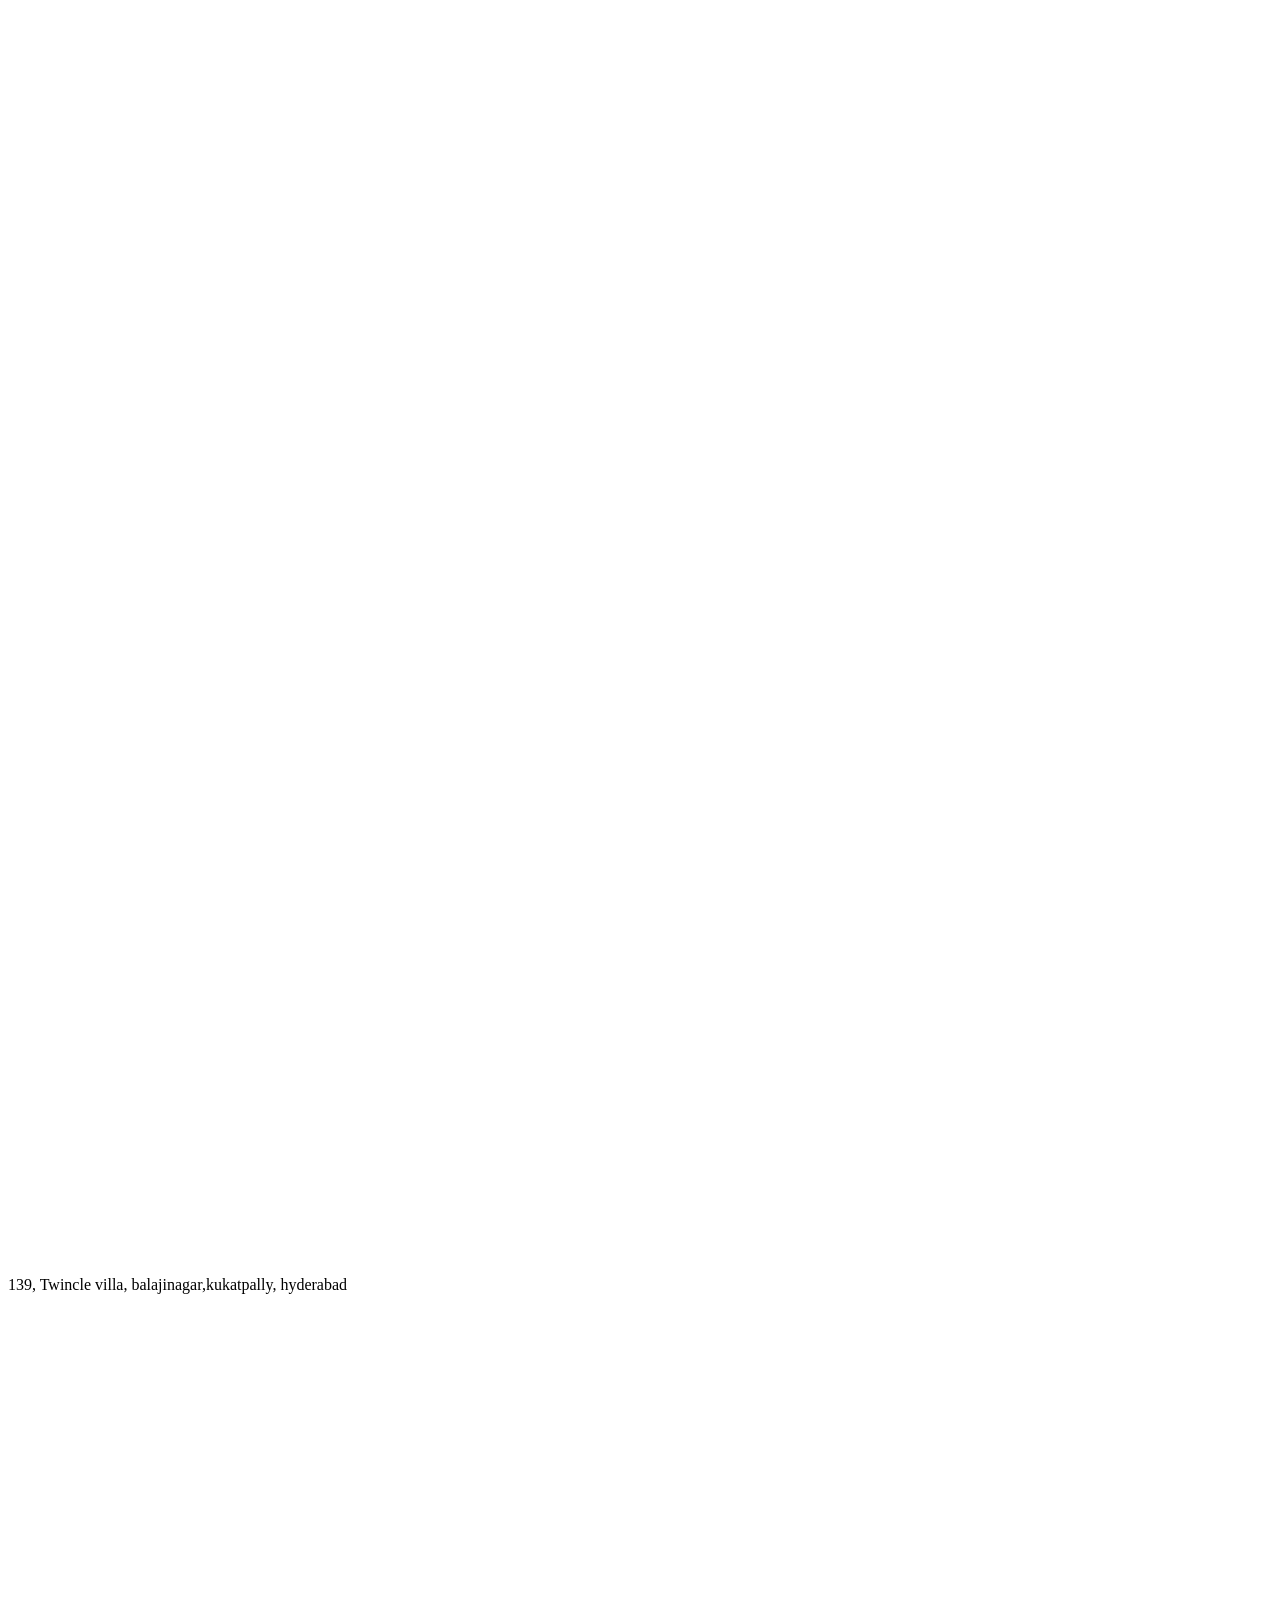
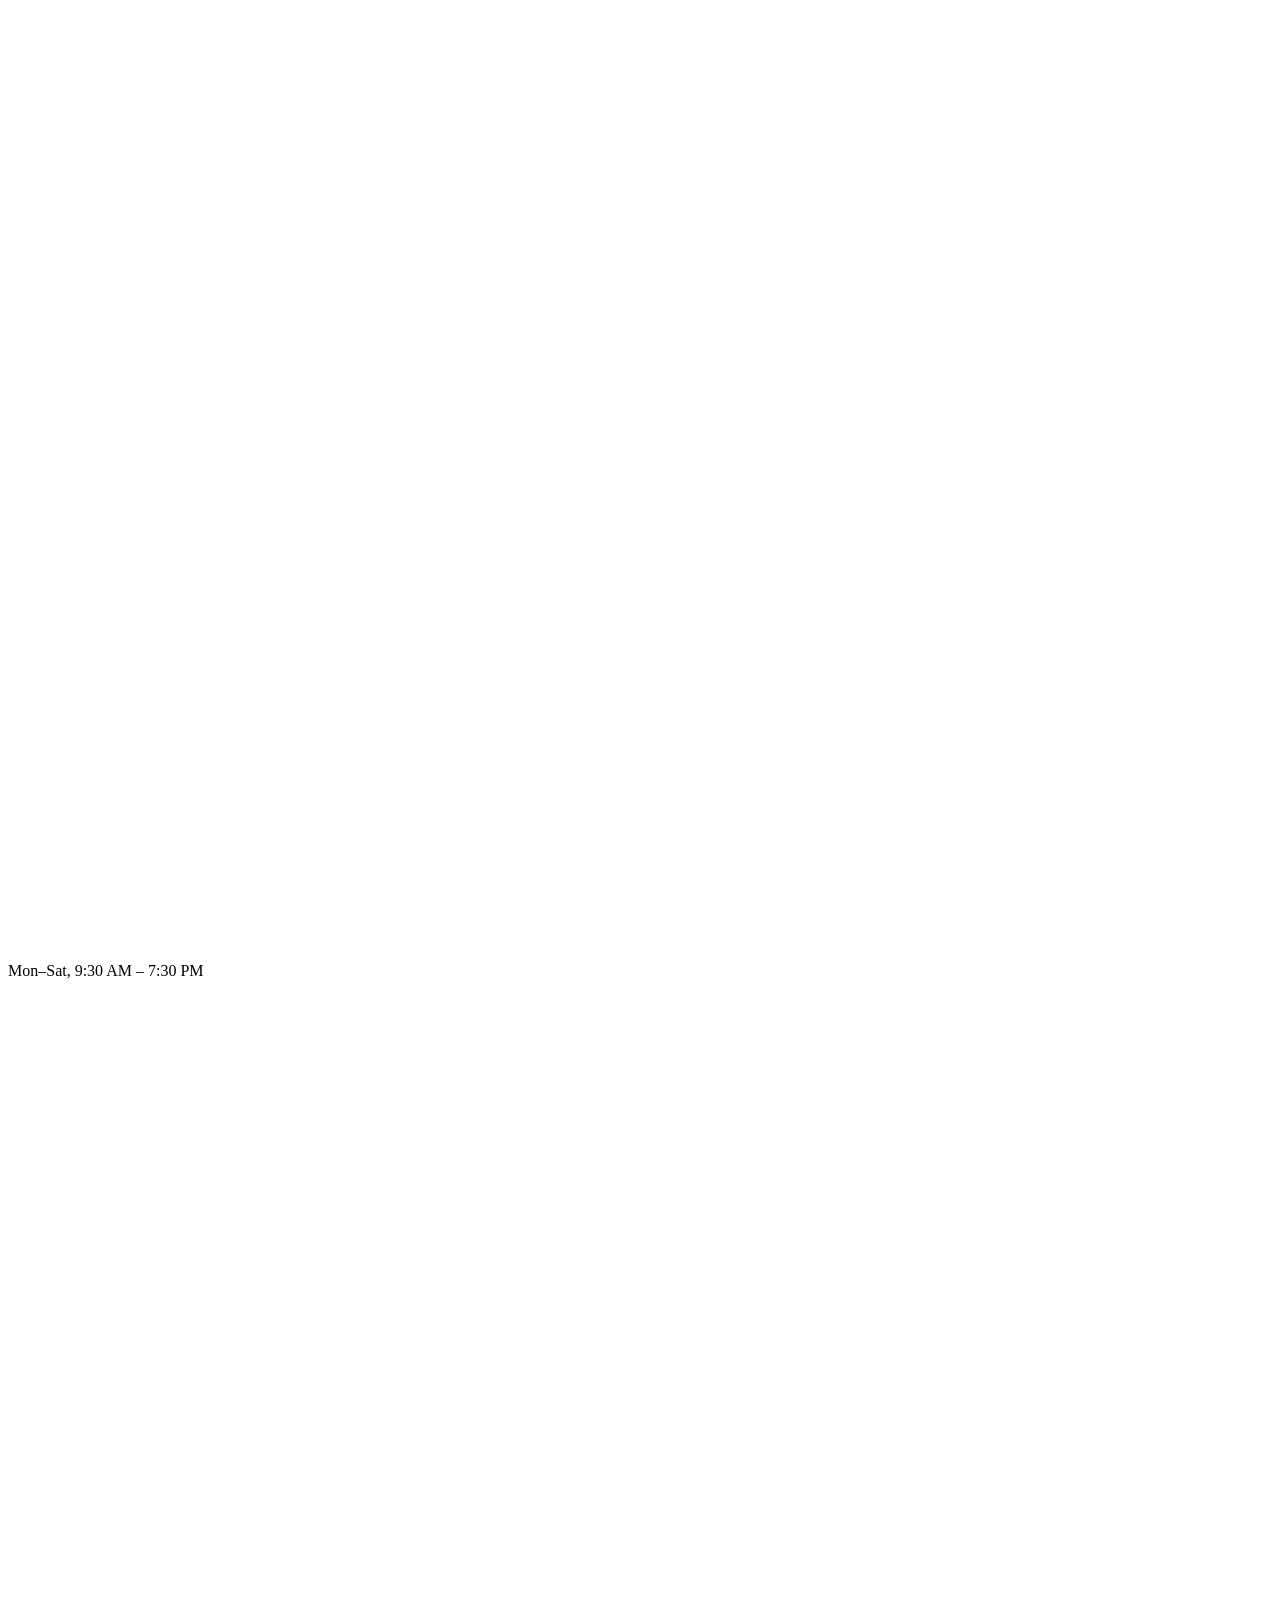
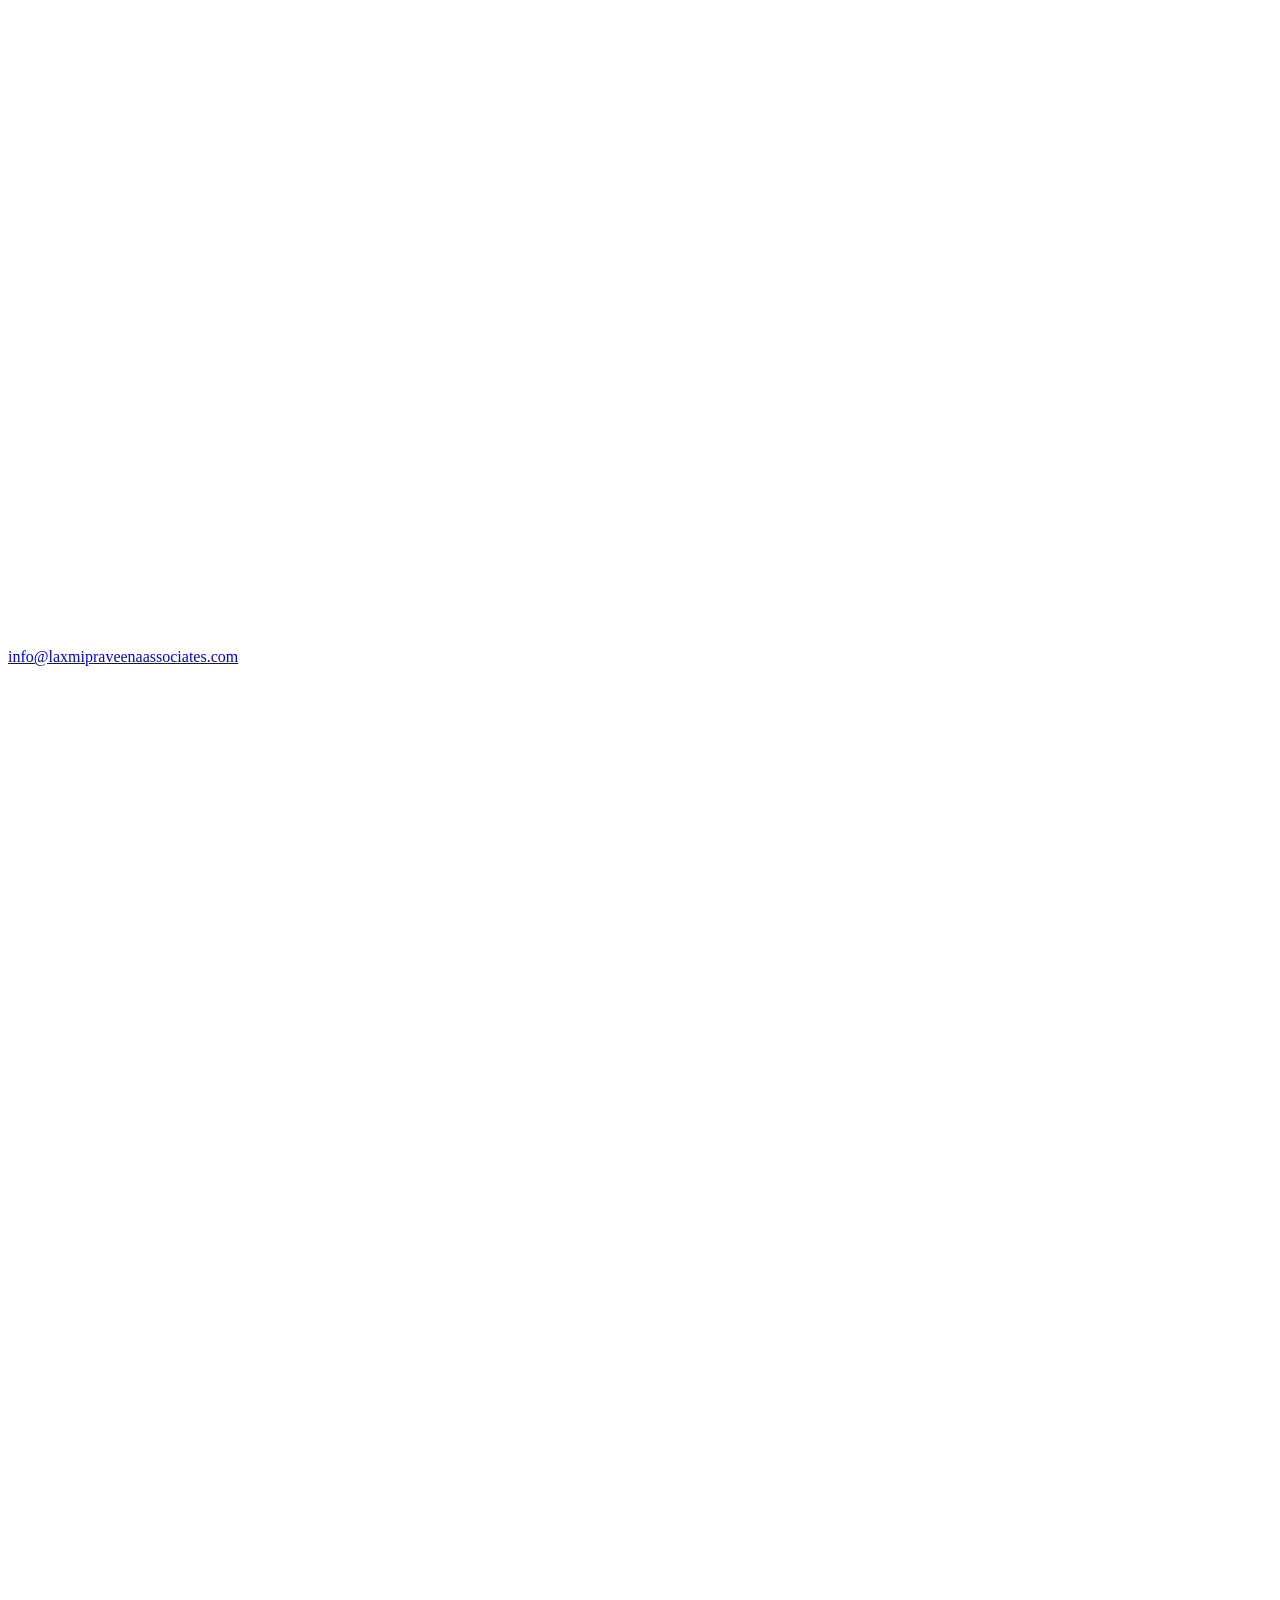
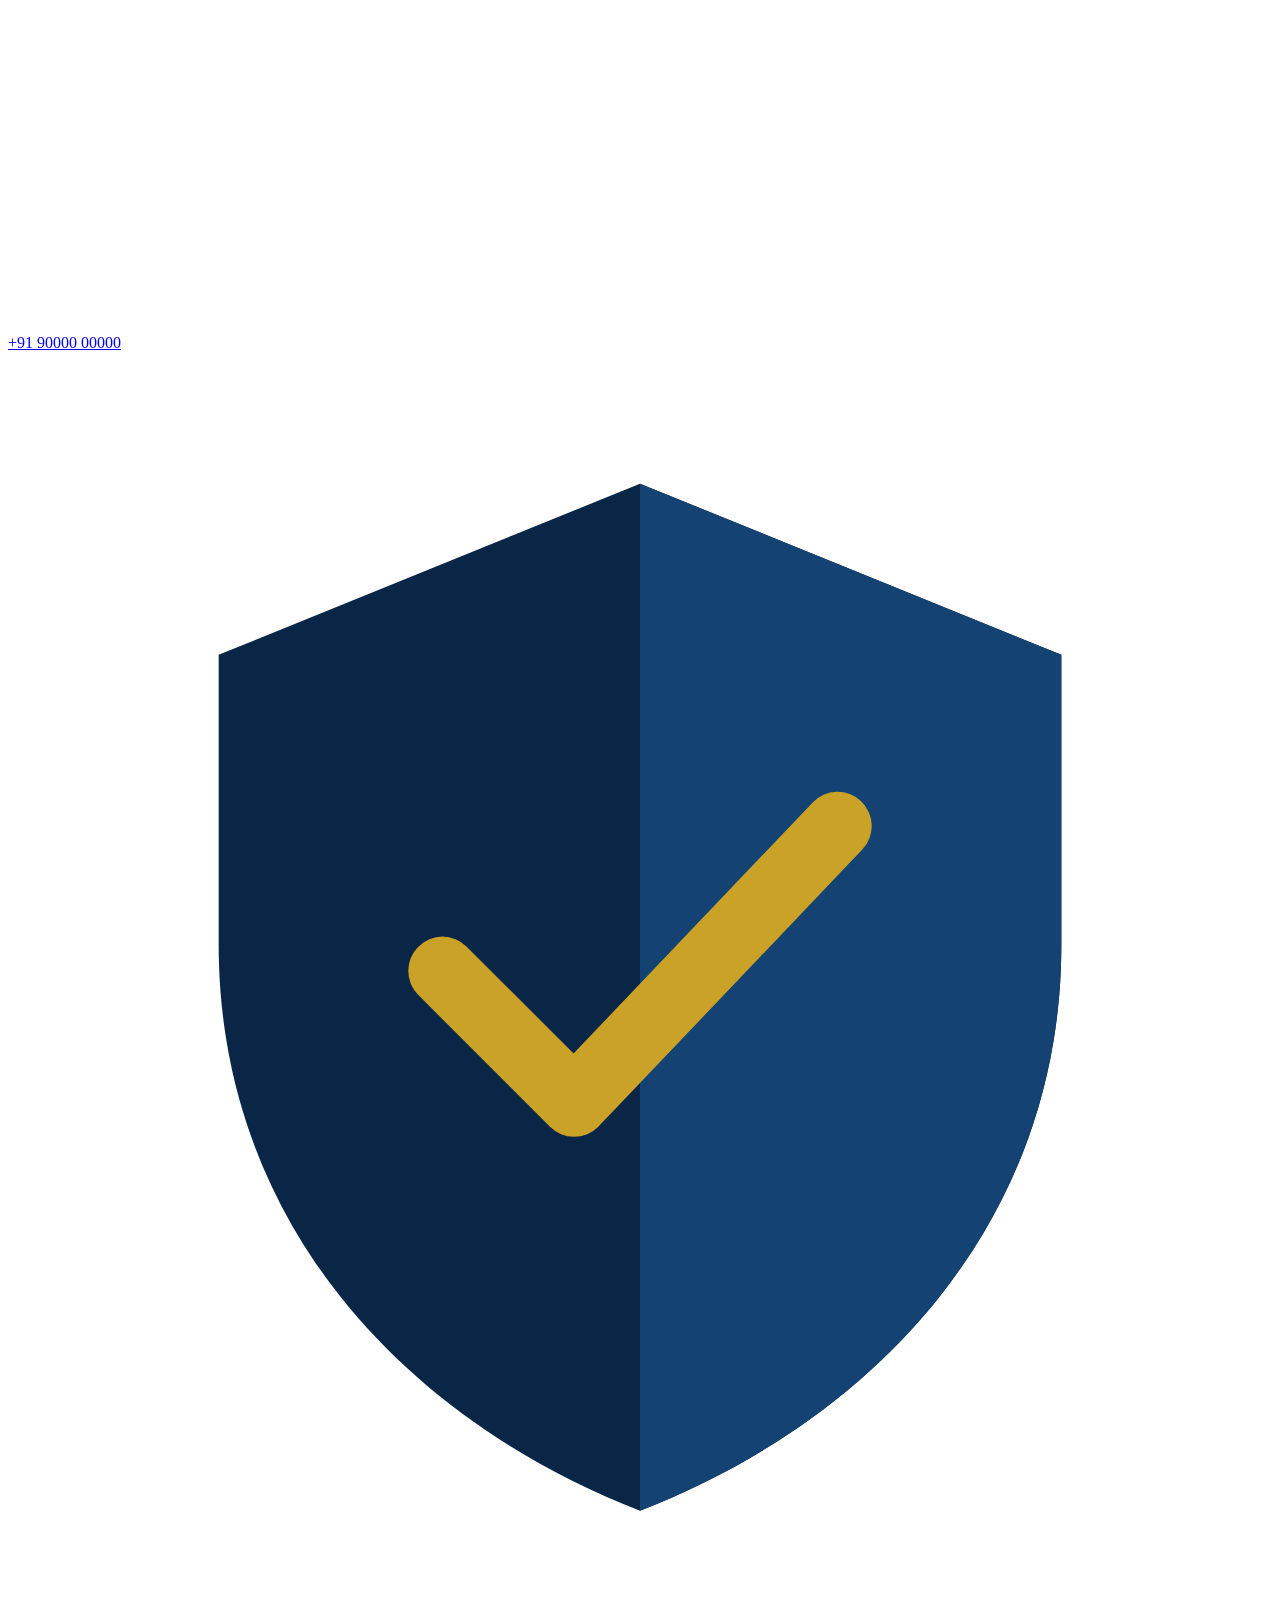
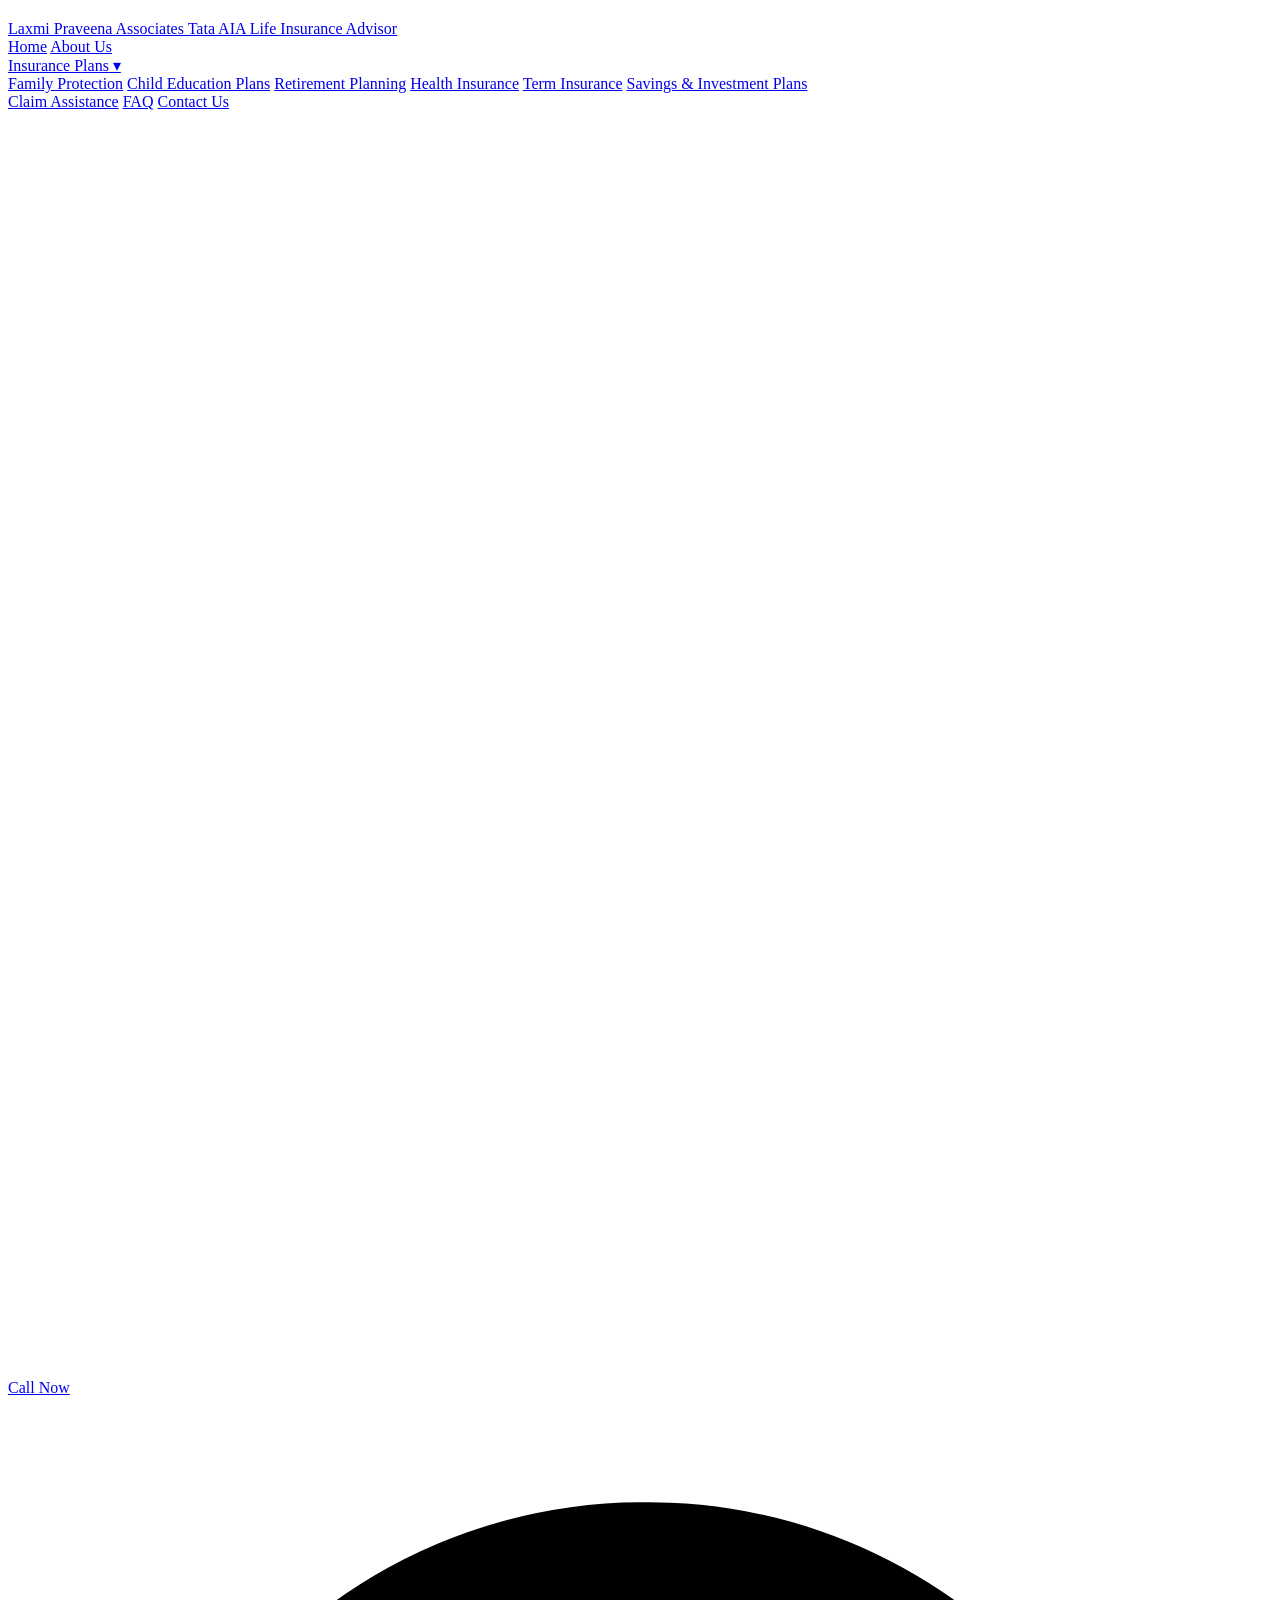
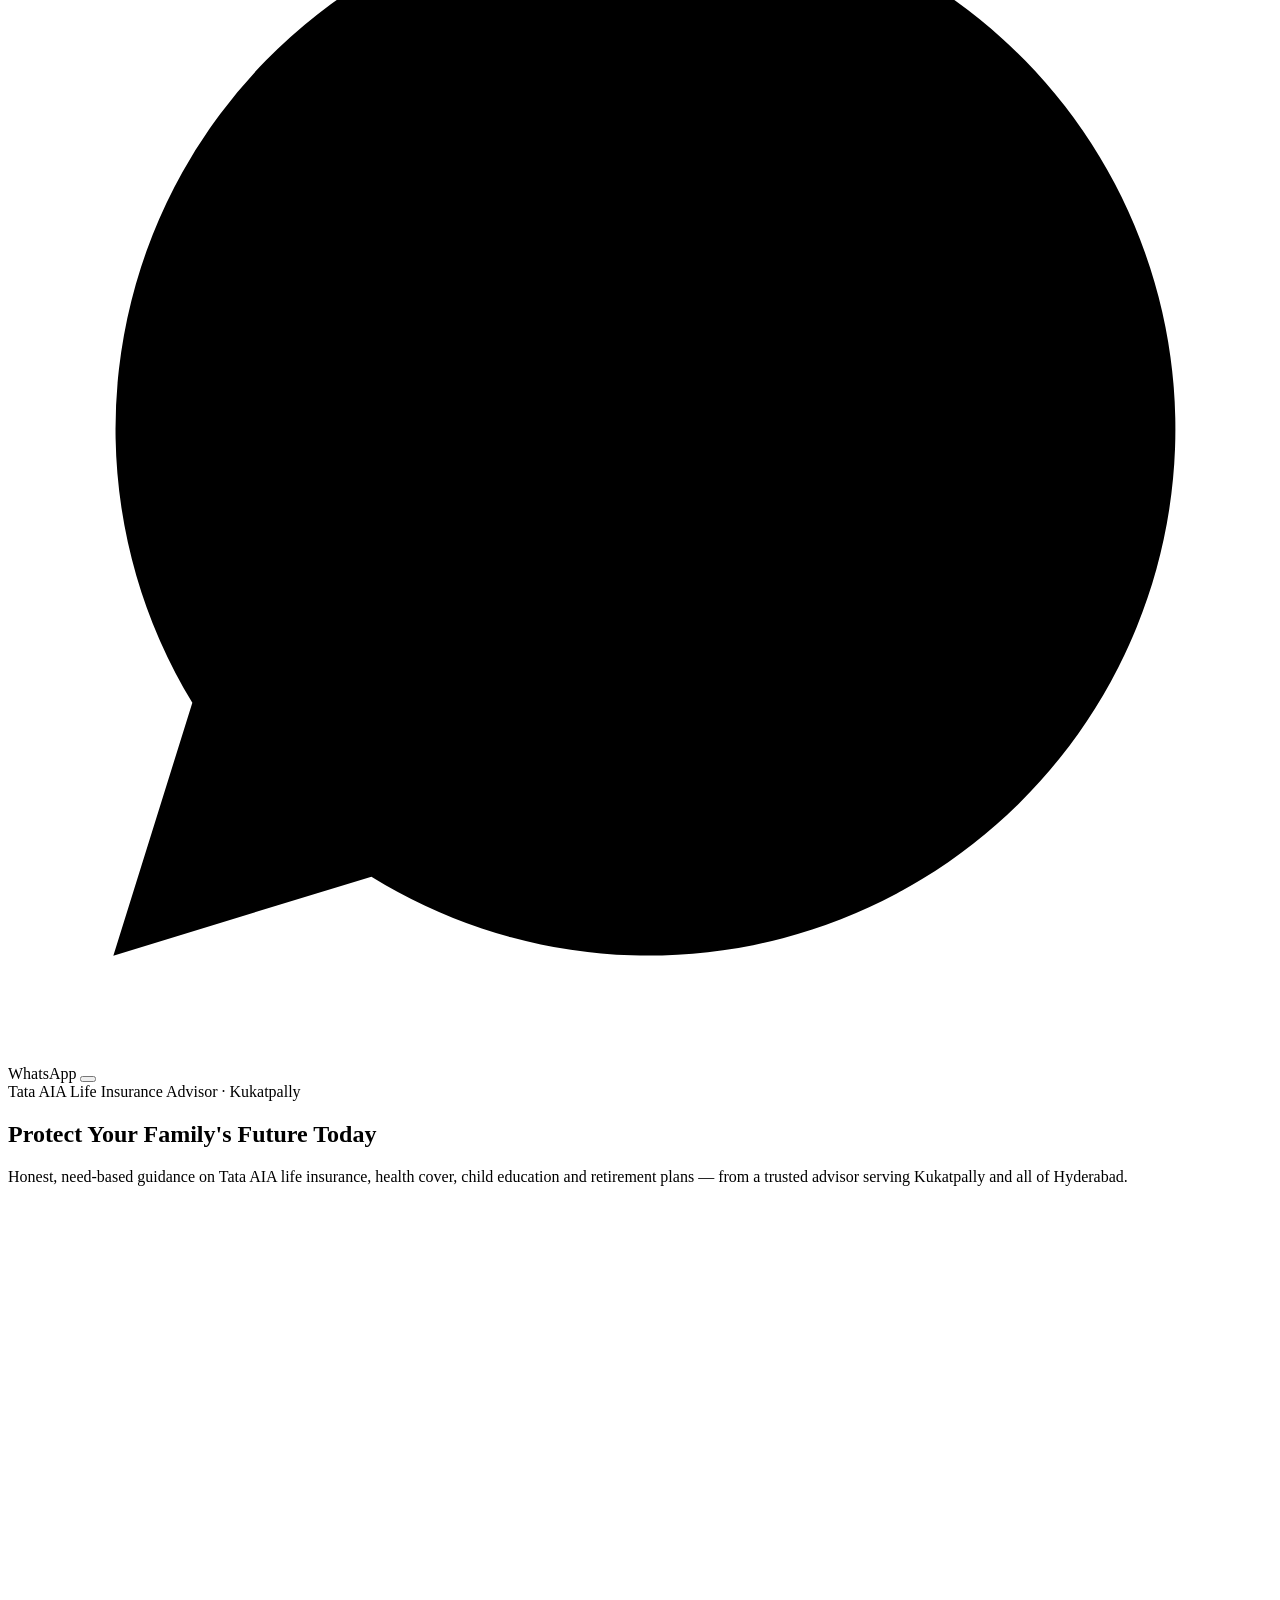
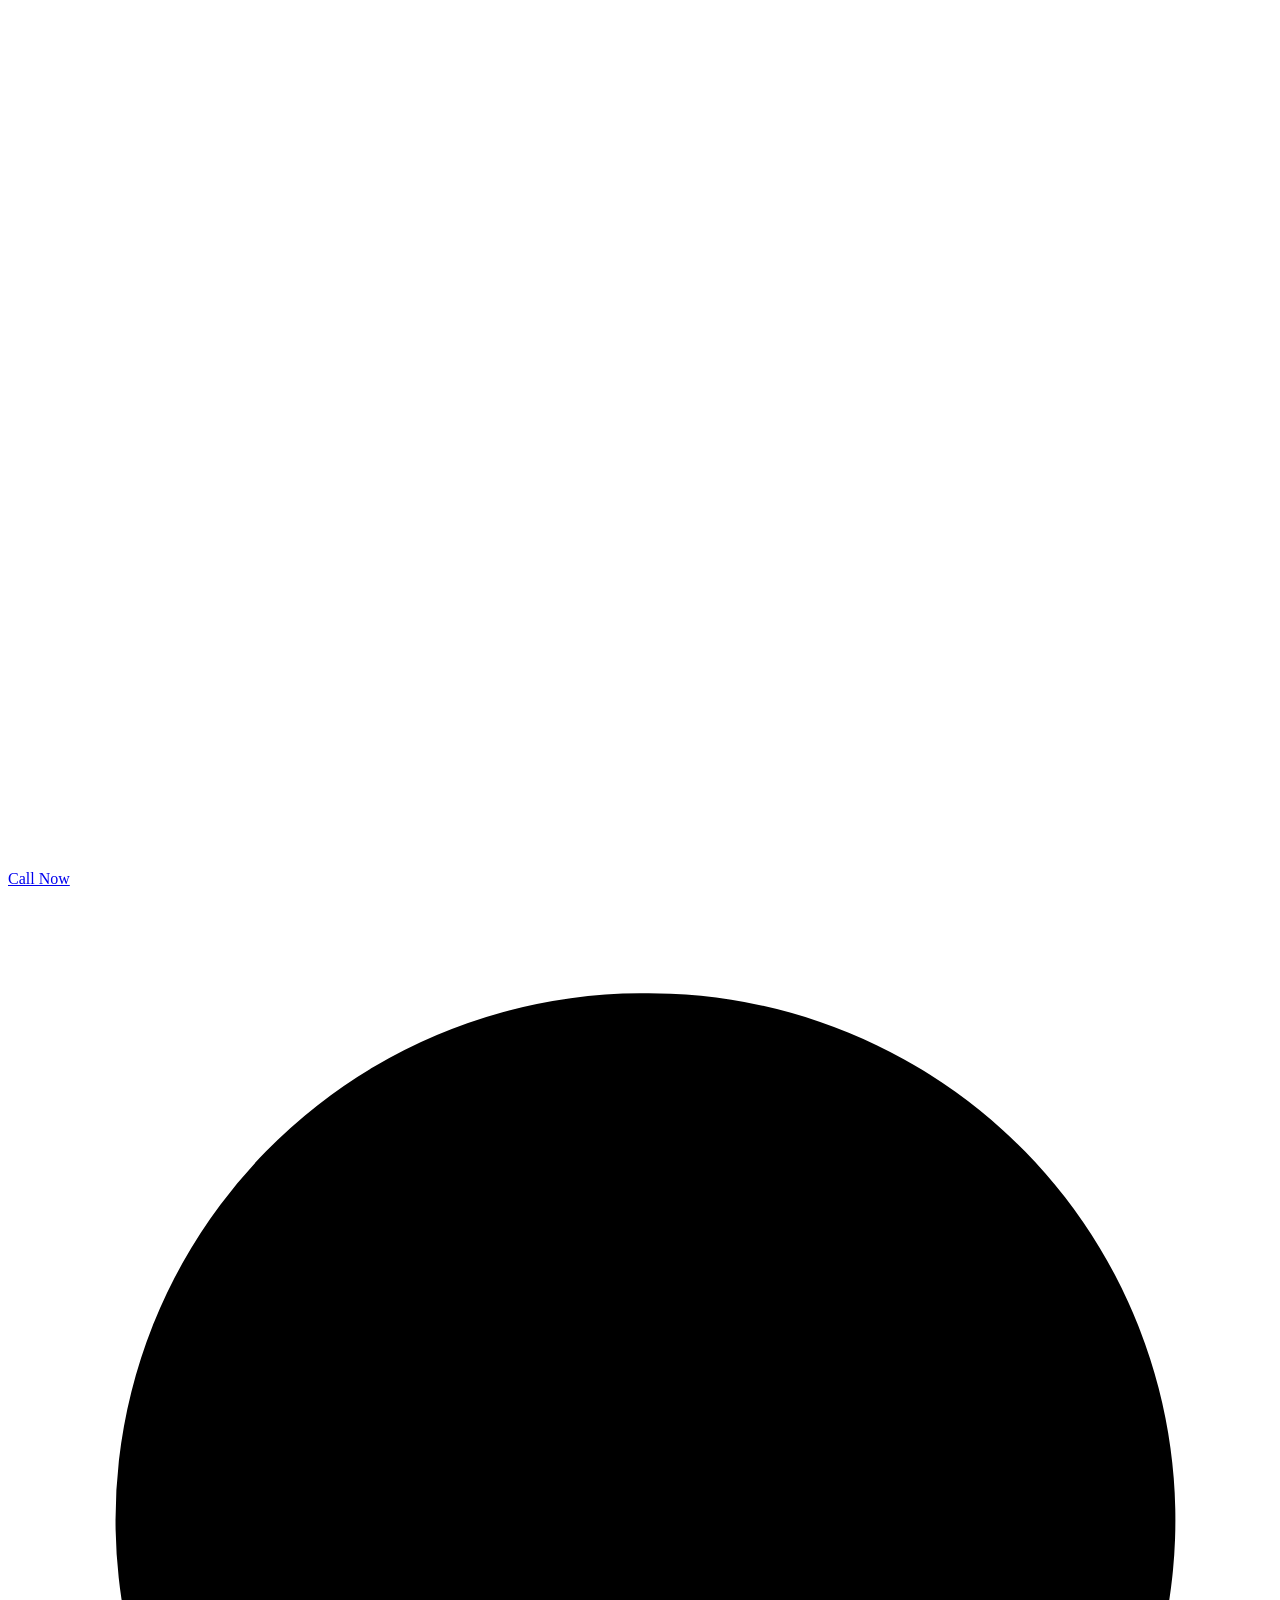
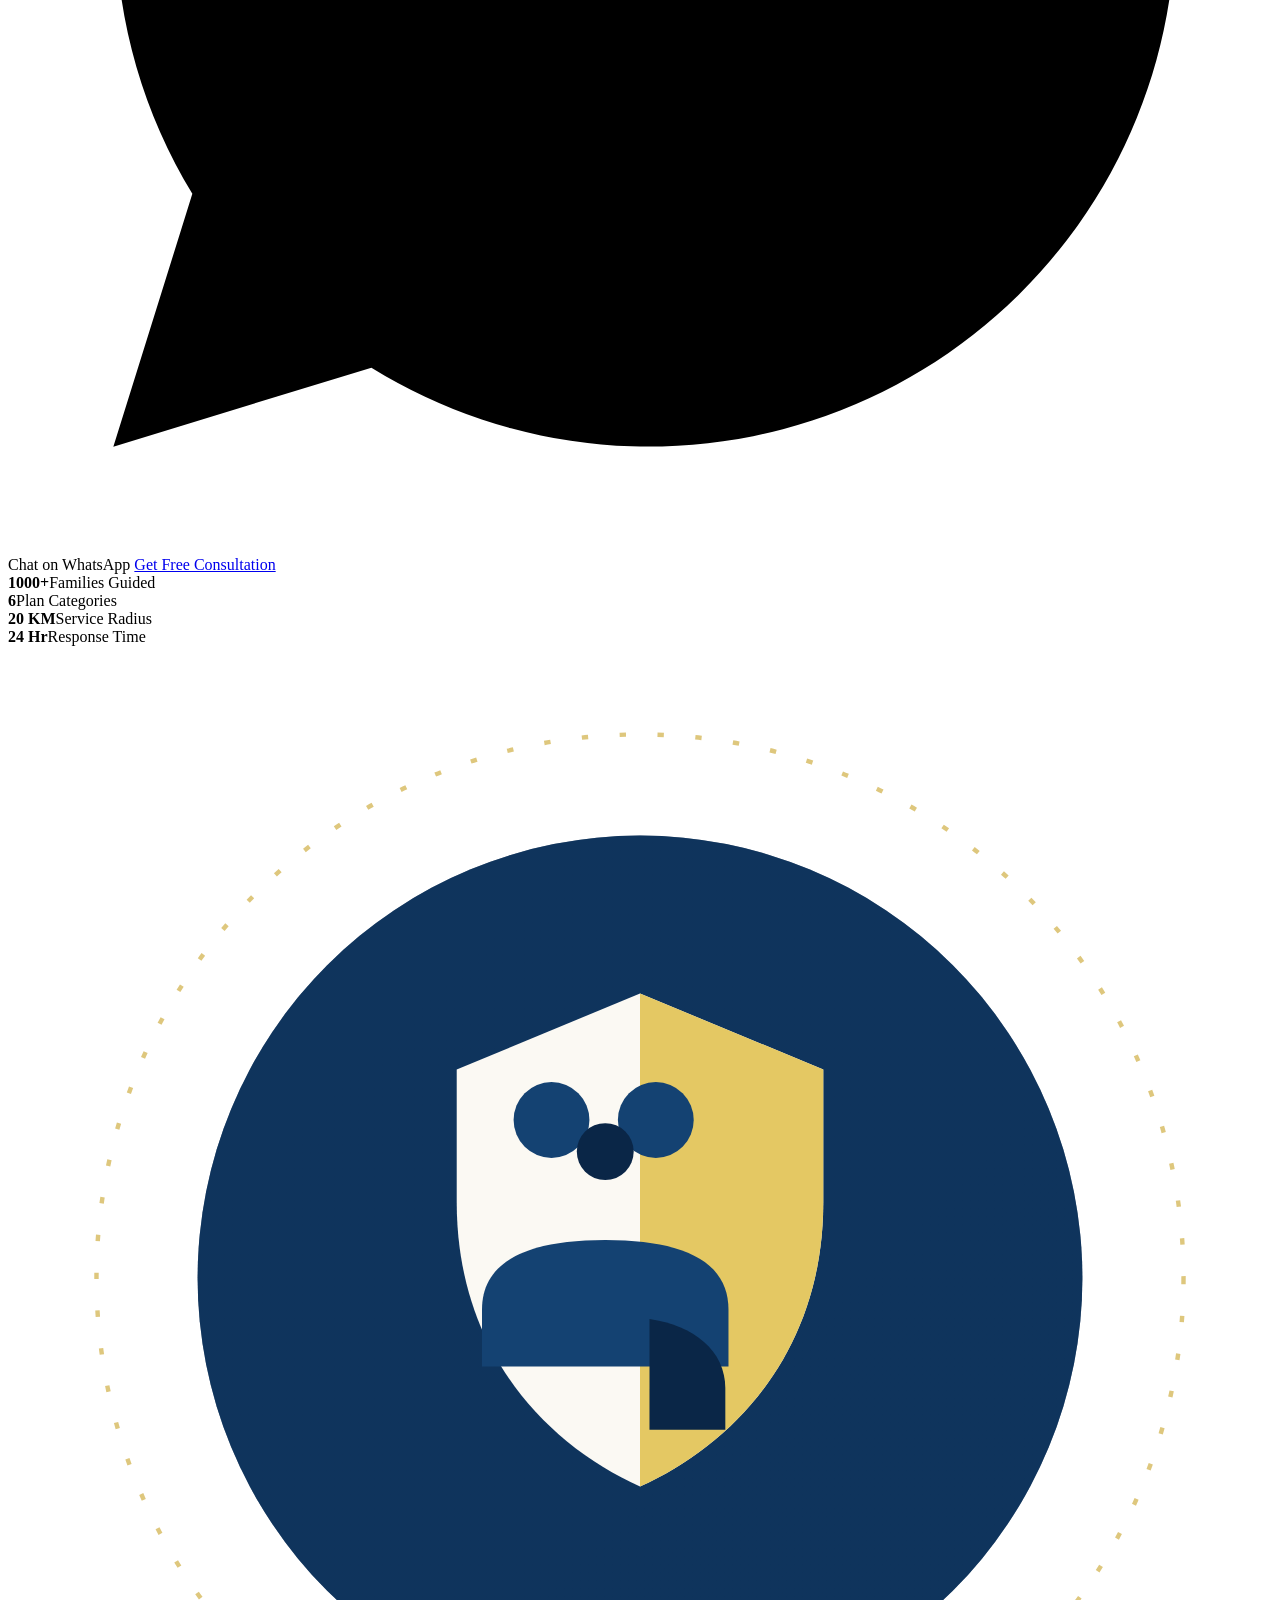
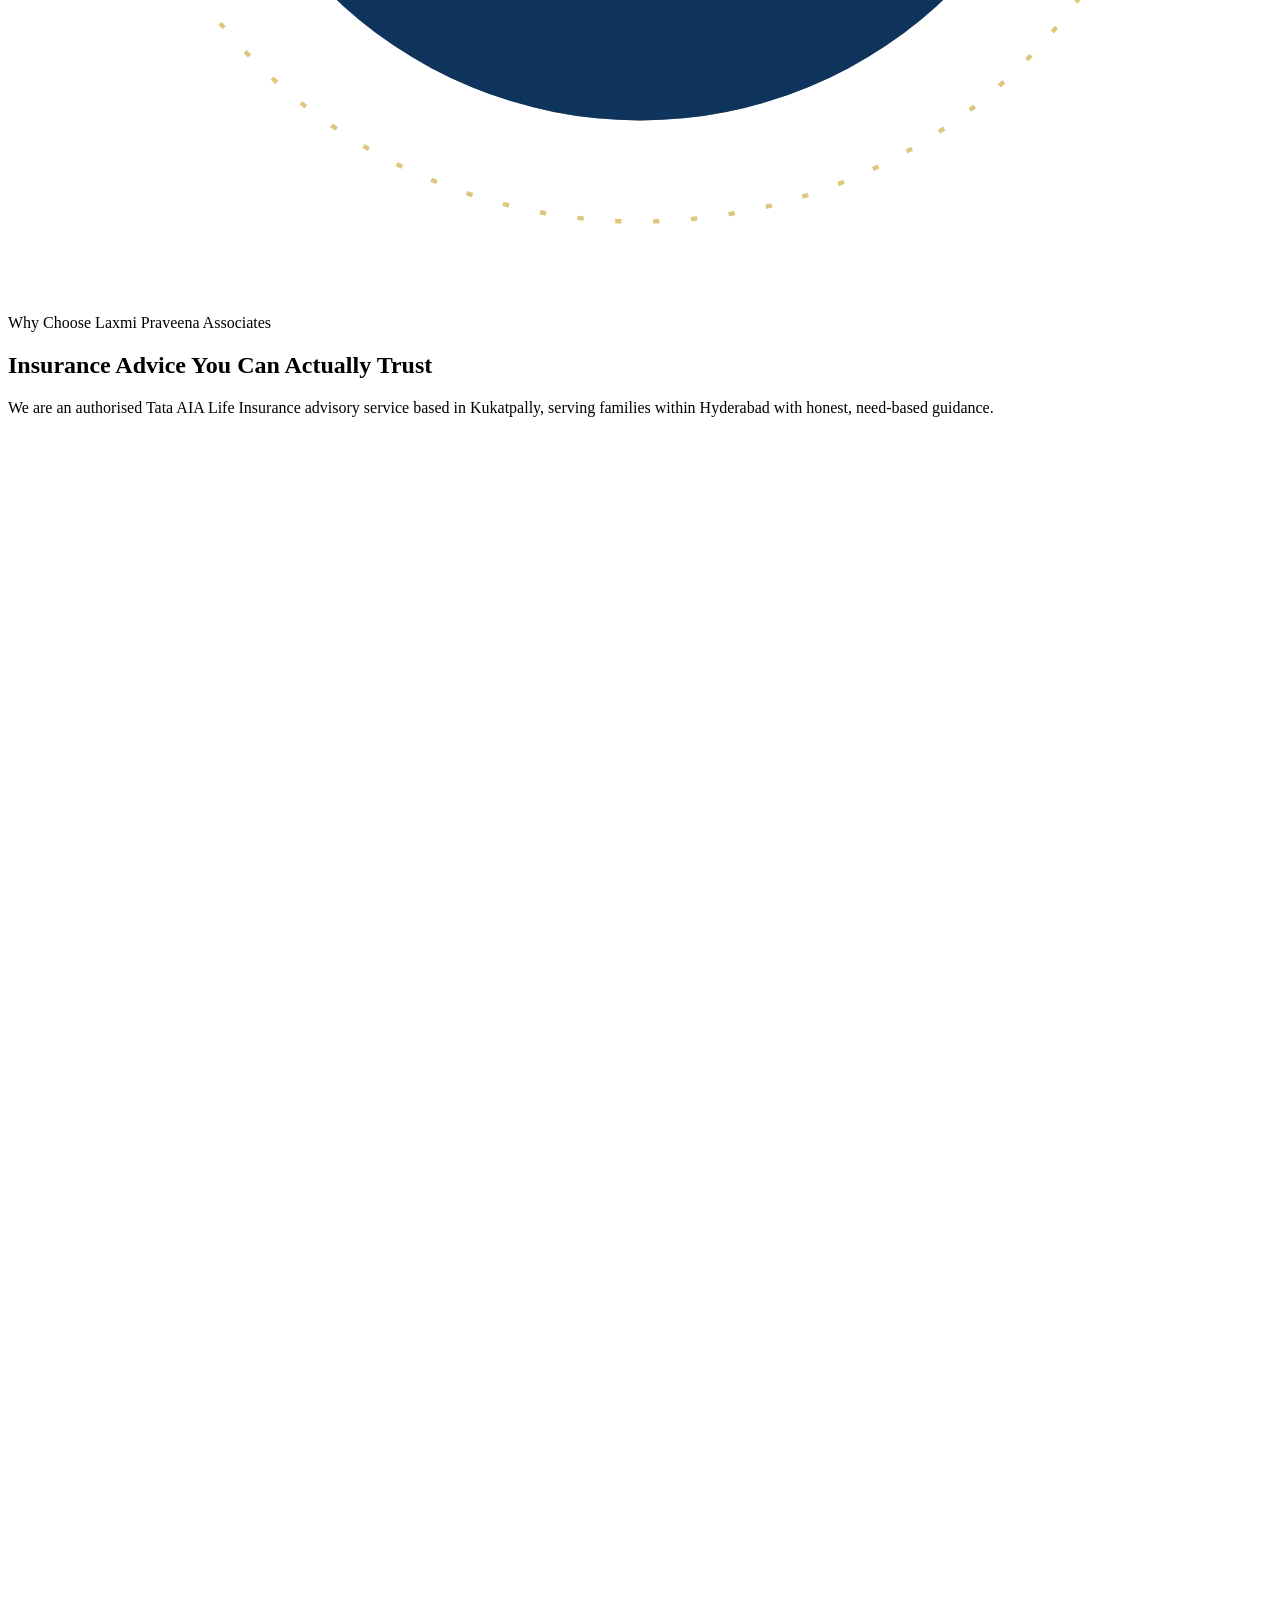
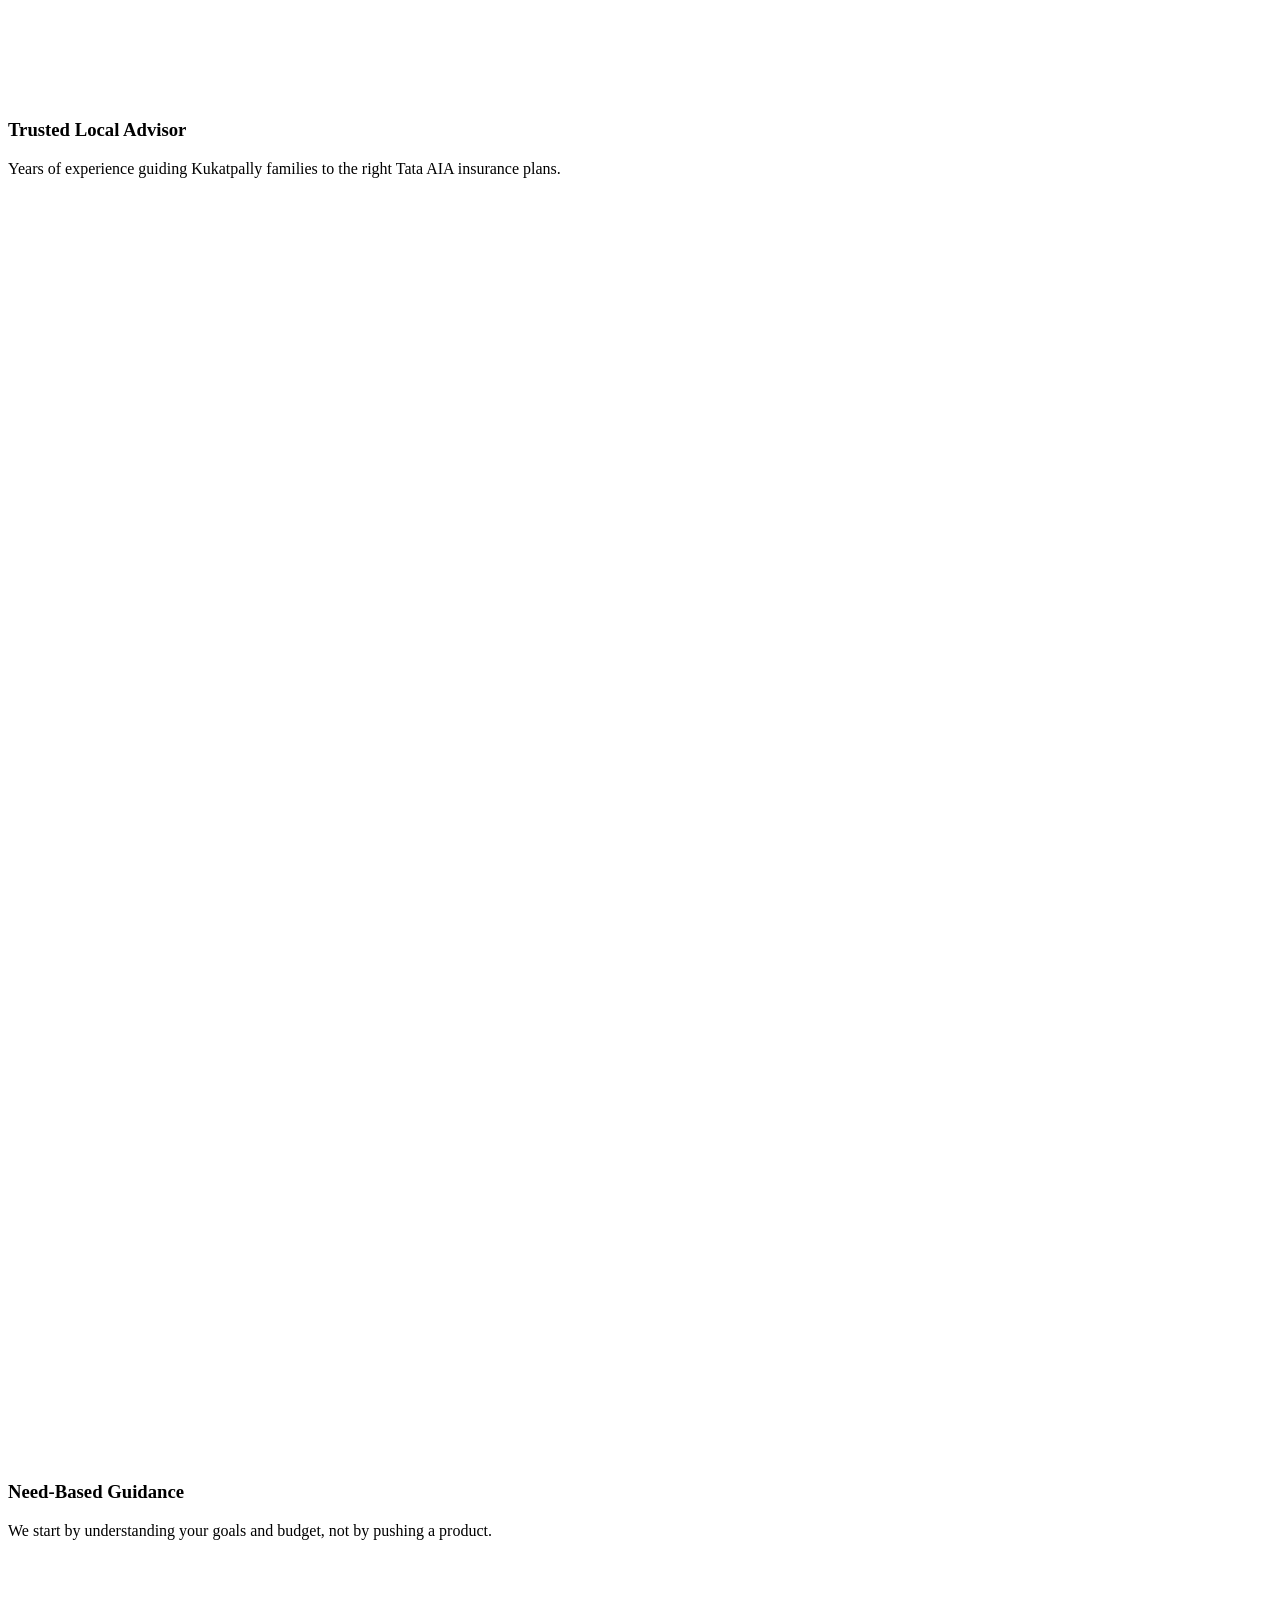
==== index.html @ 2e059da9 "Add files via upload" ====
<!DOCTYPE html>
<html lang="en">
<head>
<meta charset="UTF-8">
<meta name="viewport" content="width=device-width, initial-scale=1.0">
<title>Tata AIA Life Insurance Advisor in Kukatpally, Hyderabad | Laxmi Praveena Associates</title>
<meta name="description" content="Laxmi Praveena Associates is a trusted Tata AIA Life Insurance advisor in Kukatpally, Hyderabad. Get honest guidance on term insurance, child plans, retirement & health cover. Free consultation.">
<meta name="keywords" content="Tata AIA Insurance Kukatpally, Life Insurance Advisor Kukatpally, Best Insurance Advisor Hyderabad, Term Insurance Hyderabad, Child Plan Hyderabad, Retirement Planning Hyderabad">
<meta name="robots" content="index, follow">
<link rel="canonical" href="https://www.laxmipraveenaassociates.com/">
<meta name="author" content="Laxmi Praveena Associates">
<meta name="geo.region" content="IN-TG">
<meta name="geo.placename" content="Kukatpally, Hyderabad">

<!-- Open Graph -->
<meta property="og:type" content="website">
<meta property="og:title" content="Tata AIA Life Insurance Advisor in Kukatpally, Hyderabad | Laxmi Praveena Associates">
<meta property="og:description" content="Laxmi Praveena Associates is a trusted Tata AIA Life Insurance advisor in Kukatpally, Hyderabad. Get honest guidance on term insurance, child plans, retirement & health cover. Free consultation.">
<meta property="og:url" content="https://www.laxmipraveenaassociates.com/">
<meta property="og:site_name" content="Laxmi Praveena Associates">
<meta property="og:image" content="https://www.laxmipraveenaassociates.com/images/og-cover.jpg">
<meta property="og:locale" content="en_IN">

<!-- Twitter -->
<meta name="twitter:card" content="summary_large_image">
<meta name="twitter:title" content="Tata AIA Life Insurance Advisor in Kukatpally, Hyderabad | Laxmi Praveena Associates">
<meta name="twitter:description" content="Laxmi Praveena Associates is a trusted Tata AIA Life Insurance advisor in Kukatpally, Hyderabad. Get honest guidance on term insurance, child plans, retirement & health cover. Free consultation.">

<link rel="icon" type="image/svg+xml" href="images/favicon.svg">
<link rel="preconnect" href="https://fonts.googleapis.com">
<link rel="preconnect" href="https://fonts.gstatic.com" crossorigin>
<link href="https://fonts.googleapis.com/css2?family=Fraunces:wght@500;600;700&family=Inter:wght@400;500;600;700;800&display=swap" rel="stylesheet">
<link rel="stylesheet" href="css/style.css">
<script type="application/ld+json">
{
  "@context": "https://schema.org",
  "@type": "InsuranceAgency",
  "name": "Laxmi Praveena Associates",
  "image": "https://www.laxmipraveenaassociates.com/images/og-cover.jpg",
  "url": "https://www.laxmipraveenaassociates.com/",
  "telephone": "+919000000000",
  "email": "info@laxmipraveenaassociates.com",
  "priceRange": "$$",
  "address": {
    "@type": "PostalAddress",
    "streetAddress": "Near JNTU Metro Station, Kukatpally",
    "addressLocality": "Hyderabad",
    "addressRegion": "Telangana",
    "postalCode": "500072",
    "addressCountry": "IN"
  },
  "areaServed": {
    "@type": "GeoCircle",
    "geoMidpoint": {
      "@type": "GeoCoordinates",
      "latitude": 17.4849,
      "longitude": 78.4108
    },
    "geoRadius": "20000"
  },
  "openingHoursSpecification": [{
    "@type": "OpeningHoursSpecification",
    "dayOfWeek": ["Monday","Tuesday","Wednesday","Thursday","Friday","Saturday"],
    "opens": "09:30",
    "closes": "19:30"
  }],
  "sameAs": [
    "https://www.facebook.com/",
    "https://www.instagram.com/",
    "https://www.linkedin.com/"
  ]
}
</script>
</head>
<body>
<div class="topbar">
    <div class="container">
      <div class="topbar-links">
        <span><svg viewBox="0 0 24 24" fill="none" stroke-width="1.8" stroke-linecap="round" stroke-linejoin="round"><path d="M21 10c0 6-9 12-9 12s-9-6-9-12a9 9 0 0118 0z"/><circle cx="12" cy="10" r="3"/></svg> 139, Twincle villa, balajinagar,kukatpally, hyderabad</span>
        <span><svg viewBox="0 0 24 24" fill="none" stroke-width="1.8" stroke-linecap="round" stroke-linejoin="round"><circle cx="12" cy="12" r="9"/><path d="M12 7v5l3 3"/></svg> Mon–Sat, 9:30 AM – 7:30 PM</span>
      </div>
      <div class="topbar-links">
        <span><svg viewBox="0 0 24 24" fill="none" stroke-width="1.8" stroke-linecap="round" stroke-linejoin="round"><rect x="2" y="4" width="20" height="16" rx="2"/><path d="M2 6l10 7 10-7"/></svg> <a href="mailto:info@laxmipraveenaassociates.com">info@laxmipraveenaassociates.com</a></span>
        <span><svg viewBox="0 0 24 24" fill="none" stroke-width="1.8" stroke-linecap="round" stroke-linejoin="round"><path d="M22 16.9v2a2 2 0 01-2.2 2 19.8 19.8 0 01-8.6-3.1 19.5 19.5 0 01-6-6A19.8 19.8 0 012.1 4.2 2 2 0 014.1 2h2a2 2 0 012 1.7c.1.9.3 1.8.6 2.7a2 2 0 01-.4 2.1L7.1 9.7a16 16 0 006 6l1.2-1.2a2 2 0 012.1-.4c.9.3 1.8.5 2.7.6a2 2 0 011.9 2.2z"/></svg> <a href="tel:+919000000000">+91 90000 00000</a></span>
      </div>
    </div>
  </div>

  <header class="site-header">
    <div class="container nav-wrap">
      <a href="index.html" class="brand">
        <svg class="brand-mark" viewBox="0 0 48 48" fill="none">
          <path d="M24 5l16 6.5v11C40 33 33 40.5 24 44 15 40.5 8 33 8 22.5v-11L24 5z" fill="#0A2647"/>
          <path d="M24 5l16 6.5v11C40 33 33 40.5 24 44" fill="#144272"/>
          <path d="M16.5 23.5l5 5 10-10.5" stroke="#C9A227" stroke-width="2.6" stroke-linecap="round" stroke-linejoin="round" fill="none"/>
        </svg>
        <span class="brand-text">
          <span class="name">Laxmi Praveena Associates</span>
          <span class="tag">Tata AIA Life Insurance Advisor</span>
        </span>
      </a>

      <nav class="main-nav">
        <a href="index.html" class="active">Home</a>
            <a href="about.html" class="">About Us</a>
            <div class="has-dropdown">
              <a href="insurance-plans.html" class="">Insurance Plans ▾</a>
              <div class="dropdown">
                <a href="family-protection.html">Family Protection</a>
<a href="child-education-plans.html">Child Education Plans</a>
<a href="retirement-planning.html">Retirement Planning</a>
<a href="health-insurance.html">Health Insurance</a>
<a href="term-insurance.html">Term Insurance</a>
<a href="savings-investment-plans.html">Savings & Investment Plans</a>
              </div>
            </div>
            <a href="claim-assistance.html" class="">Claim Assistance</a>
            <a href="faq.html" class="">FAQ</a>
            <a href="contact.html" class="">Contact Us</a>
      </nav>

      <div class="nav-actions">
        <a href="tel:+919000000000" class="btn btn-navy btn-sm"><span class="btn-text"><svg viewBox="0 0 24 24" fill="none" stroke-width="1.8" stroke-linecap="round" stroke-linejoin="round"><path d="M22 16.9v2a2 2 0 01-2.2 2 19.8 19.8 0 01-8.6-3.1 19.5 19.5 0 01-6-6A19.8 19.8 0 012.1 4.2 2 2 0 014.1 2h2a2 2 0 012 1.7c.1.9.3 1.8.6 2.7a2 2 0 01-.4 2.1L7.1 9.7a16 16 0 006 6l1.2-1.2a2 2 0 012.1-.4c.9.3 1.8.5 2.7.6a2 2 0 011.9 2.2z"/></svg> Call Now</span></a>
        <a data-whatsapp-link="Hello! I would like to know more about Tata AIA Life Insurance plans." target="_blank" rel="noopener" class="btn btn-whatsapp btn-sm"><svg viewBox="0 0 24 24"><path d="M17.5 14.4c-.3-.1-1.6-.8-1.9-.9-.2-.1-.4-.1-.6.1-.2.3-.7.9-.8 1-.2.2-.3.2-.5.1-.3-.1-1.2-.4-2.2-1.4-.8-.7-1.4-1.6-1.5-1.9-.2-.3 0-.4.1-.6l.4-.5c.1-.2.2-.3.2-.5.1-.2 0-.4 0-.5L10 7.8c-.2-.4-.4-.4-.6-.4h-.5c-.2 0-.5.1-.7.3-.3.3-1 1-1 2.4s1 2.8 1.2 3c.1.2 2 3 4.8 4.3.7.3 1.2.4 1.6.6.7.2 1.3.2 1.8.1.5-.1 1.6-.7 1.9-1.3.2-.6.2-1.1.2-1.2-.1-.2-.3-.2-.6-.4z"/><path d="M12 2a10 10 0 00-8.5 15.2L2 22l4.9-1.5A10 10 0 1012 2z"/></svg> <span class="btn-text">WhatsApp</span></a>
        <button class="menu-toggle" aria-label="Open menu"><span></span><span></span><span></span></button>
      </div>
    </div>
  </header>
<section class="hero">
    <div class="container hero-grid">
      <div class="hero-copy">
        <span class="eyebrow">Tata AIA Life Insurance Advisor · Kukatpally</span>
        <h1>Protect Your Family's Future Today</h1>
        <p class="lead">Honest, need-based guidance on Tata AIA life insurance, health cover, child education and retirement plans — from a trusted advisor serving Kukatpally and all of Hyderabad.</p>
        <div class="cta-row">
          <a href="tel:+919000000000" class="btn btn-gold"><svg viewBox="0 0 24 24" fill="none" stroke-width="1.8" stroke-linecap="round" stroke-linejoin="round"><path d="M22 16.9v2a2 2 0 01-2.2 2 19.8 19.8 0 01-8.6-3.1 19.5 19.5 0 01-6-6A19.8 19.8 0 012.1 4.2 2 2 0 014.1 2h2a2 2 0 012 1.7c.1.9.3 1.8.6 2.7a2 2 0 01-.4 2.1L7.1 9.7a16 16 0 006 6l1.2-1.2a2 2 0 012.1-.4c.9.3 1.8.5 2.7.6a2 2 0 011.9 2.2z"/></svg> Call Now</a>
          <a data-whatsapp-link="Hello! I would like a free consultation about Tata AIA Life Insurance plans." target="_blank" rel="noopener" class="btn btn-whatsapp"><svg viewBox="0 0 24 24"><path d="M17.5 14.4c-.3-.1-1.6-.8-1.9-.9-.2-.1-.4-.1-.6.1-.2.3-.7.9-.8 1-.2.2-.3.2-.5.1-.3-.1-1.2-.4-2.2-1.4-.8-.7-1.4-1.6-1.5-1.9-.2-.3 0-.4.1-.6l.4-.5c.1-.2.2-.3.2-.5.1-.2 0-.4 0-.5L10 7.8c-.2-.4-.4-.4-.6-.4h-.5c-.2 0-.5.1-.7.3-.3.3-1 1-1 2.4s1 2.8 1.2 3c.1.2 2 3 4.8 4.3.7.3 1.2.4 1.6.6.7.2 1.3.2 1.8.1.5-.1 1.6-.7 1.9-1.3.2-.6.2-1.1.2-1.2-.1-.2-.3-.2-.6-.4z"/><path d="M12 2a10 10 0 00-8.5 15.2L2 22l4.9-1.5A10 10 0 1012 2z"/></svg> Chat on WhatsApp</a>
          <a href="#free-consultation" class="btn btn-outline-navy">Get Free Consultation</a>
        </div>
        <div class="trust-strip">
          <div class="trust-item"><b>1000+</b><span>Families Guided</span></div>
          <div class="trust-item"><b>6</b><span>Plan Categories</span></div>
          <div class="trust-item"><b>20 KM</b><span>Service Radius</span></div>
          <div class="trust-item"><b>24 Hr</b><span>Response Time</span></div>
        </div>
      </div>
      <div class="hero-art">
        <div class="shield-ring">
          <svg viewBox="0 0 400 400" fill="none">
            <g class="orbit">
              <circle cx="200" cy="200" r="172" stroke="#C9A227" stroke-width="1.4" stroke-dasharray="2 10" opacity="0.6"/>
            </g>
            <circle cx="200" cy="200" r="140" fill="#0A2647"/>
            <circle cx="200" cy="200" r="140" fill="url(#g1)" opacity="0.5"/>
            <defs>
              <linearGradient id="g1" x1="0" y1="0" x2="400" y2="400">
                <stop stop-color="#144272"/>
                <stop offset="1" stop-color="#0A2647"/>
              </linearGradient>
            </defs>
            <path d="M200 110l58 24v42c0 46-27 76-58 90-31-14-58-44-58-90v-42l58-24z" fill="#FBF9F3"/>
            <path d="M200 110l58 24v42c0 46-27 76-58 90V110z" fill="#E4C863"/>
            <circle cx="172" cy="150" r="12" fill="#144272"/>
            <circle cx="205" cy="150" r="12" fill="#144272"/>
            <circle cx="189" cy="160" r="9" fill="#0A2647"/>
            <path d="M150 210c0-14 12-22 39-22s39 8 39 22v18h-78z" fill="#144272"/>
            <path d="M203 213c14 2 24 10 24 22v13h-24z" fill="#0A2647"/>
          </svg>
        </div>
      </div>
    </div>
  </section>
<section class="section section-alt" id="why-choose-us">
    <div class="container">
      <div class="section-head center reveal">
        <span class="eyebrow">Why Choose Laxmi Praveena Associates</span>
        <h2>Insurance Advice You Can Actually Trust</h2>
        <p>We are an authorised Tata AIA Life Insurance advisory service based in Kukatpally, serving families within Hyderabad with honest, need-based guidance.</p>
      </div>
      <div class="grid-4">
        <div class="card reveal">
          <div class="icon-wrap"><svg viewBox="0 0 24 24" fill="none" stroke-width="1.8" stroke-linecap="round" stroke-linejoin="round"><circle cx="12" cy="8" r="5.5"/><path d="M8.2 13.2L7 21l5-2.5L17 21l-1.2-7.8"/></svg></div>
          <h3>Trusted Local Advisor</h3>
          <p>Years of experience guiding Kukatpally families to the right Tata AIA insurance plans.</p>
        </div>
<div class="card reveal">
          <div class="icon-wrap"><svg viewBox="0 0 24 24" fill="none" stroke-width="1.8" stroke-linecap="round" stroke-linejoin="round"><path d="M4 13v-1a8 8 0 0116 0v1"/><rect x="2.5" y="13" width="5" height="6.5" rx="1.6"/><rect x="16.5" y="13" width="5" height="6.5" rx="1.6"/><path d="M20 19.5v1a2 2 0 01-2 2h-4"/></svg></div>
          <h3>Need-Based Guidance</h3>
          <p>We start by understanding your goals and budget, not by pushing a product.</p>
        </div>
<div class="card reveal">
          <div class="icon-wrap"><svg viewBox="0 0 24 24" fill="none" stroke-width="1.8" stroke-linecap="round" stroke-linejoin="round"><path d="M13 3H6a2 2 0 00-2 2v14a2 2 0 002 2h9M13 3l5 5M13 3v5h5"/><circle cx="11" cy="15.5" r="2.6"/><path d="M13 17.3L15 19.3"/></svg></div>
          <h3>Simple, Honest Comparisons</h3>
          <p>Clear, jargon-free explanations of premiums, benefits, riders and exclusions.</p>
        </div>
<div class="card reveal">
          <div class="icon-wrap"><svg viewBox="0 0 24 24" fill="none" stroke-width="1.8" stroke-linecap="round" stroke-linejoin="round"><path d="M14 3H7a2 2 0 00-2 2v14a2 2 0 002 2h10a2 2 0 002-2V8z"/><path d="M14 3v5h5"/><path d="M9 14l2 2 4-4.5"/></svg></div>
          <h3>Claim Support</h3>
          <p>Hands-on help with documentation and follow-up during the claim process.</p>
        </div>
      </div>
    </div>
  </section>
<section class="section section-alt" id="plans-preview">
    <div class="container">
      <div class="section-head center reveal">
        <span class="eyebrow">Insurance Plans</span>
        <h2>Coverage For Every Stage of Life</h2>
        <p>Explore Tata AIA insurance solutions matched to your family's needs and budget.</p>
      </div>
      <div class="grid-3">
        <div class="card reveal"><div class="icon-wrap"><svg viewBox="0 0 24 24" fill="none" stroke-width="1.8" stroke-linecap="round" stroke-linejoin="round"><circle cx="8" cy="6" r="2.2"/><circle cx="16" cy="6" r="2.2"/><circle cx="12" cy="8.5" r="1.7"/><path d="M3 20v-2.5C3 15 5 13.5 8 13.5s5 1.5 5 4V20"/><path d="M11 20v-2c0-2 1.6-3.4 3.5-3.4S18 16 18 18v2"/><path d="M14.5 13.7c1.7.3 3.5 1.6 3.5 3.8V20"/></svg></div><h3>Family Protection</h3><p>Comprehensive cover so your loved ones stay financially secure, whatever happens.</p><a href="family-protection.html" class="btn btn-outline-navy btn-sm mt-40">Learn More →</a></div>
        <div class="card reveal"><div class="icon-wrap"><svg viewBox="0 0 24 24" fill="none" stroke-width="1.8" stroke-linecap="round" stroke-linejoin="round"><path d="M2 9l10-4 10 4-10 4-10-4z"/><path d="M6 11v5c0 1.5 2.7 3 6 3s6-1.5 6-3v-5"/><path d="M22 9v6"/></svg></div><h3>Child Education Plans</h3><p>Build a guaranteed fund for your child's higher education and big life goals.</p><a href="child-education-plans.html" class="btn btn-outline-navy btn-sm mt-40">Learn More →</a></div>
        <div class="card reveal"><div class="icon-wrap"><svg viewBox="0 0 24 24" fill="none" stroke-width="1.8" stroke-linecap="round" stroke-linejoin="round"><path d="M12 3v4"/><path d="M5 12a7 7 0 0114 0"/><path d="M2 12h2M20 12h2M4.2 6.2l1.4 1.4M18.4 7.6l1.4-1.4"/><path d="M2 17h20"/><path d="M5 21h14"/></svg></div><h3>Retirement Planning</h3><p>Create a steady income stream so your golden years stay stress-free.</p><a href="retirement-planning.html" class="btn btn-outline-navy btn-sm mt-40">Learn More →</a></div>
        <div class="card reveal"><div class="icon-wrap"><svg viewBox="0 0 24 24" fill="none" stroke-width="1.8" stroke-linecap="round" stroke-linejoin="round"><path d="M20 8.6c0-2.6-2.1-4.6-4.6-4.6-1.5 0-2.8.7-3.4 1.8-.6-1.1-1.9-1.8-3.4-1.8C6.1 4 4 6 4 8.6 4 13.5 12 19 12 19s8-5.5 8-10.4z"/><path d="M6 12h2.5l1.5-3 2 6 1.5-3H17"/></svg></div><h3>Health Insurance</h3><p>Cover hospitalisation and medical costs so a health emergency doesn't derail your finances.</p><a href="health-insurance.html" class="btn btn-outline-navy btn-sm mt-40">Learn More →</a></div>
        <div class="card reveal"><div class="icon-wrap"><svg viewBox="0 0 24 24" fill="none" stroke-width="1.8" stroke-linecap="round" stroke-linejoin="round"><path d="M2 11a10 10 0 0120 0z"/><path d="M12 11v8a2 2 0 01-3.5 1.3"/><path d="M12 2v2"/></svg></div><h3>Term Insurance</h3><p>High life cover at an affordable premium — the foundation of every financial plan.</p><a href="term-insurance.html" class="btn btn-outline-navy btn-sm mt-40">Learn More →</a></div>
        <div class="card reveal"><div class="icon-wrap"><svg viewBox="0 0 24 24" fill="none" stroke-width="1.8" stroke-linecap="round" stroke-linejoin="round"><ellipse cx="9" cy="7" rx="6" ry="3"/><path d="M3 7v4c0 1.7 2.7 3 6 3s6-1.3 6-3V7"/><path d="M3 11v4c0 1.7 2.7 3 6 3s6-1.3 6-3v-4"/><ellipse cx="17" cy="12" rx="4.2" ry="2.2"/><path d="M12.8 14.2v3.2c0 1.2 1.9 2.1 4.2 2.1s4.2-.9 4.2-2.1v-3.2"/></svg></div><h3>Savings &amp; Investment</h3><p>Grow your wealth steadily while staying protected against life's uncertainties.</p><a href="savings-investment-plans.html" class="btn btn-outline-navy btn-sm mt-40">Learn More →</a></div>
      </div>
    </div>
  </section>
<section class="section" id="process">
    <div class="container">
      <div class="section-head center reveal">
        <span class="eyebrow">How It Works</span>
        <h2>Getting Protected Is Simple — 4 Easy Steps</h2>
        <p>From your first message to policy issuance, we keep the process clear and unhurried.</p>
      </div>
      <div class="process-track">
        <div class="step reveal">
          <div class="step-num">1</div>
          <h3>Free Consultation</h3>
          <p>Share your requirements over a call, WhatsApp, or in person at our Kukatpally office.</p>
        </div>
<div class="step reveal">
          <div class="step-num">2</div>
          <h3>Needs Assessment</h3>
          <p>We review your income, goals and family situation to shortlist suitable plans.</p>
        </div>
<div class="step reveal">
          <div class="step-num">3</div>
          <h3>Plan Comparison</h3>
          <p>We walk you through premiums, benefits and riders in simple language, no jargon.</p>
        </div>
<div class="step reveal">
          <div class="step-num">4</div>
          <h3>Policy & Support</h3>
          <p>We assist with documentation, application and remain your point of contact for claims.</p>
        </div>
      </div>
    </div>
  </section>
<section class="section section-navy">
    <div class="container">
      <div class="grid-2">
        <div class="card reveal" style="background:rgba(255,255,255,0.06); border-color:rgba(255,255,255,0.14);">
          <div class="icon-wrap"><svg viewBox="0 0 24 24" fill="none" stroke-width="1.8" stroke-linecap="round" stroke-linejoin="round"><circle cx="12" cy="12" r="9"/><circle cx="12" cy="12" r="5"/><circle cx="12" cy="12" r="1.2" fill="currentColor" stroke="none"/></svg></div>
          <h3 style="color:#fff;">Our Mission</h3>
          <p>To make life insurance simple, honest and accessible for every family in Kukatpally and Hyderabad — by offering guidance that puts your needs before any sale.</p>
        </div>
        <div class="card reveal" style="background:rgba(255,255,255,0.06); border-color:rgba(255,255,255,0.14);">
          <div class="icon-wrap"><svg viewBox="0 0 24 24" fill="none" stroke-width="1.8" stroke-linecap="round" stroke-linejoin="round"><circle cx="12" cy="12" r="9.5"/><path d="M15.5 8.5l-2 5-5 2 2-5z"/></svg></div>
          <h3 style="color:#fff;">Our Vision</h3>
          <p>To be the most trusted local insurance advisory in Hyderabad, known for transparency, prompt claim support, and long-term relationships built on trust.</p>
        </div>
      </div>
    </div>
  </section>
<section class="section" id="testimonials">
    <div class="container">
      <div class="section-head center reveal">
        <span class="eyebrow">Customer Success Stories</span>
        <h2>Families Who Trust Us</h2>
        <p>Real feedback from customers across Kukatpally and surrounding areas of Hyderabad.</p>
      </div>
      <div class="testi-track">
        <div class="testi-card reveal">
          <div class="stars">★★★★★</div>
          <p class="quote">"Bought a term plan through Laxmi Praveena Associates. They explained everything patiently in Telugu and English, no confusing jargon. Very transparent process."</p>
          <div class="testi-person">
            <div class="avatar-badge">RK</div>
            <div><b>Ramesh K.</b><span>Kukatpally, Hyderabad</span></div>
          </div>
        </div><div class="testi-card reveal">
          <div class="stars">★★★★★</div>
          <p class="quote">"Helped my parents get a health cover within their budget. What I liked most was the follow-up support during hospitalisation and claim filing."</p>
          <div class="testi-person">
            <div class="avatar-badge">SR</div>
            <div><b>Swathi Reddy</b><span>Kukatpally, Hyderabad</span></div>
          </div>
        </div><div class="testi-card reveal">
          <div class="stars">★★★★★</div>
          <p class="quote">"I wanted a child education plan for my daughter. The advisor compared 3-4 options and helped me pick one that matched my monthly budget."</p>
          <div class="testi-person">
            <div class="avatar-badge">NC</div>
            <div><b>Naveen Chowdary</b><span>Miyapur, Hyderabad</span></div>
          </div>
        </div>
      </div>
    </div>
  </section>
<section class="section" id="free-consultation">
    <div class="container">
      <div class="consult-panel reveal">
        <div class="consult-copy">
          <span class="eyebrow">No Cost. No Obligation.</span>
          <h2>Request Your Free Consultation</h2>
          <p>Speak with a dedicated Tata AIA insurance advisor about your insurance planning. We'll understand your needs and recommend a plan that fits your budget and goals — completely free of charge.</p>
          <ul class="consult-points">
            <li><svg viewBox="0 0 24 24" fill="none" stroke-width="1.8" stroke-linecap="round" stroke-linejoin="round"><circle cx="12" cy="12" r="9.5"/><path d="M8 12.5l2.5 2.5L16 9.5"/></svg> One-on-one need-based guidance, not a sales pitch</li>
            <li><svg viewBox="0 0 24 24" fill="none" stroke-width="1.8" stroke-linecap="round" stroke-linejoin="round"><circle cx="12" cy="12" r="9.5"/><path d="M8 12.5l2.5 2.5L16 9.5"/></svg> Clear comparison of premiums, benefits &amp; riders</li>
            <li><svg viewBox="0 0 24 24" fill="none" stroke-width="1.8" stroke-linecap="round" stroke-linejoin="round"><circle cx="12" cy="12" r="9.5"/><path d="M8 12.5l2.5 2.5L16 9.5"/></svg> Support with documentation and claim process</li>
            <li><svg viewBox="0 0 24 24" fill="none" stroke-width="1.8" stroke-linecap="round" stroke-linejoin="round"><circle cx="12" cy="12" r="9.5"/><path d="M8 12.5l2.5 2.5L16 9.5"/></svg> Response within 24 hours, usually much sooner</li>
          </ul>
        </div>
        <div>
          <form class="lead-form" novalidate>
            <div class="form-success">Thank you! Click "Send on WhatsApp" below and hit send in WhatsApp to reach us instantly.</div>
            <h3>Get a Callback Today</h3>
            <p class="form-sub">Fill this in and we'll message you on WhatsApp right away.</p>
            <div class="form-row">
              <div class="form-group">
                <label for="fname">Full Name *</label>
                <input type="text" id="fname" name="name" placeholder="Your name" required>
              </div>
              <div class="form-group">
                <label for="fphone">Phone Number *</label>
                <input type="tel" id="fphone" name="phone" placeholder="10-digit mobile number" required>
              </div>
            </div>
            <div class="form-group">
              <label for="finterest">I'm interested in</label>
              <select id="finterest" name="interest">
                <option>Term Insurance</option>
                <option>Family Protection Plan</option>
                <option>Child Education Plan</option>
                <option>Retirement Planning</option>
                <option>Health Insurance</option>
                <option>Savings &amp; Investment Plan</option>
                <option>Claim Assistance</option>
                <option>Not sure — please guide me</option>
              </select>
            </div>
            <div class="form-group">
              <label for="fmsg">Message (optional)</label>
              <textarea id="fmsg" name="message" rows="3" placeholder="Tell us a bit about what you're looking for"></textarea>
            </div>
            <button type="submit" class="btn btn-gold btn-block"><svg viewBox="0 0 24 24"><path d="M17.5 14.4c-.3-.1-1.6-.8-1.9-.9-.2-.1-.4-.1-.6.1-.2.3-.7.9-.8 1-.2.2-.3.2-.5.1-.3-.1-1.2-.4-2.2-1.4-.8-.7-1.4-1.6-1.5-1.9-.2-.3 0-.4.1-.6l.4-.5c.1-.2.2-.3.2-.5.1-.2 0-.4 0-.5L10 7.8c-.2-.4-.4-.4-.6-.4h-.5c-.2 0-.5.1-.7.3-.3.3-1 1-1 2.4s1 2.8 1.2 3c.1.2 2 3 4.8 4.3.7.3 1.2.4 1.6.6.7.2 1.3.2 1.8.1.5-.1 1.6-.7 1.9-1.3.2-.6.2-1.1.2-1.2-.1-.2-.3-.2-.6-.4z"/><path d="M12 2a10 10 0 00-8.5 15.2L2 22l4.9-1.5A10 10 0 1012 2z"/></svg> Send on WhatsApp</button>
            <p class="form-note">By submitting, you agree to be contacted via call/WhatsApp/SMS/email regarding your enquiry.</p>
          </form>
        </div>
      </div>
    </div>
  </section>
<section class="section section-alt" id="faq">
    <div class="container">
      <div class="section-head center reveal">
        <span class="eyebrow">Have Questions?</span>
        <h2>Quick Questions, Straight Answers</h2>
        <p>A few things people usually ask before their first call.</p>
      </div>
      <div class="faq-list content-block reveal">
        <div class="faq-item">
          <button class="faq-q"><span>Do I have to pay for the consultation?</span><span class="plus">+</span></button>
          <div class="faq-a"><p>No. The initial consultation, needs assessment and plan comparison are completely free of charge.</p></div>
        </div>
<div class="faq-item">
          <button class="faq-q"><span>Which areas do you serve?</span><span class="plus">+</span></button>
          <div class="faq-a"><p>We serve customers within roughly 20 km of Kukatpally, covering most of Hyderabad including Miyapur, KPHB, Bachupally, Nizampet, Madhapur and Kondapur.</p></div>
        </div>
<div class="faq-item">
          <button class="faq-q"><span>Can I get a plan comparison on WhatsApp?</span><span class="plus">+</span></button>
          <div class="faq-a"><p>Yes — message us on WhatsApp and we'll share plan details, premium estimates and answer your questions directly there.</p></div>
        </div>
<div class="faq-item">
          <button class="faq-q"><span>Do you help with insurance claims?</span><span class="plus">+</span></button>
          <div class="faq-a"><p>Yes, we provide dedicated support with documentation and follow-up during the claim process for policies bought through us.</p></div>
        </div>
      </div>
    </div>
  </section>
<section class="section section-alt" id="location">
    <div class="container">
      <div class="section-head center reveal">
        <span class="eyebrow">Visit Our Office</span>
        <h2>Serving Kukatpally &amp; All Areas Within 20 KM</h2>
        <p>139, Twincle villa, balajinagar,kukatpally, hyderabad</p>
      </div>
      <div class="map-frame reveal">
        <iframe src="https://www.google.com/maps?q=Kukatpally,Hyderabad,Telangana&output=embed" loading="lazy" referrerpolicy="no-referrer-when-downgrade" title="Office location map"></iframe>
      </div>
    </div>
  </section>
<footer class="site-footer">
    <div class="container">
      <div class="footer-grid">
        <div class="footer-brand">
          <span class="name">Laxmi Praveena Associates</span>
          <p>An authorised Tata AIA Life Insurance advisory service helping families across Kukatpally and Hyderabad plan for a secure future.</p>
          <div class="social-row">
            <a href="https://www.facebook.com/" target="_blank" rel="noopener" aria-label="Facebook"><svg viewBox="0 0 24 24" fill="none" stroke-width="1.8"><path d="M15 8.5h2V5h-2c-2.2 0-4 1.8-4 4v2H9v3h2v7h3v-7h2.2l.8-3H14V9c0-.3.2-.5.5-.5z"/></svg></a>
            <a href="https://www.instagram.com/" target="_blank" rel="noopener" aria-label="Instagram"><svg viewBox="0 0 24 24" fill="none" stroke-width="1.8"><rect x="3" y="3" width="18" height="18" rx="5"/><circle cx="12" cy="12" r="3.7"/><circle cx="17.2" cy="6.8" r="1" fill="currentColor" stroke="none"/></svg></a>
            <a href="https://www.linkedin.com/" target="_blank" rel="noopener" aria-label="LinkedIn"><svg viewBox="0 0 24 24" fill="none" stroke-width="1.8"><rect x="3" y="3" width="18" height="18" rx="3"/><path d="M7 10v7M7 7.2v.1M11 17v-4.5c0-1.4 1-2.5 2.5-2.5s2.5 1.1 2.5 2.5V17"/></svg></a>
            <a data-whatsapp-link="Hello! I found you on your website." target="_blank" rel="noopener" aria-label="WhatsApp"><svg viewBox="0 0 24 24" fill="none" stroke-width="1.8"><path d="M4 20l1.4-4.2A7.8 7.8 0 1110 19.5L4 20z"/></svg></a>
          </div>
        </div>
        <div class="footer-col">
          <h4>Insurance Plans</h4>
          <a href="family-protection.html">Family Protection</a>
<a href="child-education-plans.html">Child Education Plans</a>
<a href="retirement-planning.html">Retirement Planning</a>
<a href="health-insurance.html">Health Insurance</a>
<a href="term-insurance.html">Term Insurance</a>
<a href="savings-investment-plans.html">Savings & Investment Plans</a>
        </div>
        <div class="footer-col">
          <h4>Company</h4>
          <a href="about.html">About Us</a>
          <a href="claim-assistance.html">Claim Assistance</a>
          <a href="faq.html">FAQ</a>
          <a href="contact.html">Contact Us</a>
        </div>
        <div class="footer-col">
          <h4>Contact</h4>
          <span>139, Twincle villa, balajinagar,kukatpally, hyderabad</span>
          <a href="tel:+919000000000">+91 90000 00000</a>
          <a href="mailto:info@laxmipraveenaassociates.com">info@laxmipraveenaassociates.com</a>
        </div>
      </div>
      <div class="footer-bottom">
        <span>© <span id="year"></span> Laxmi Praveena Associates. All rights reserved.</span>
        <div>
          <a href="privacy-policy.html">Privacy Policy</a> &nbsp;|&nbsp;
          <a href="terms-conditions.html">Terms &amp; Conditions</a> &nbsp;|&nbsp;
          <a href="disclaimer.html">Disclaimer</a>
        </div>
      </div>
      <p class="irdai-note">Laxmi Praveena Associates is an authorised advisor for Tata AIA Life Insurance Company Limited. Insurance is a subject matter of solicitation. Tata AIA Life Insurance Company Limited (IRDAI Registration No. 110). For more details on risk factors, terms and conditions, please read the sales brochure carefully before concluding a sale. License No.: 9973787. Content on this website is for general information only and does not constitute financial advice.</p>
    </div>
  </footer>
  <script>document.getElementById('year').textContent = new Date().getFullYear();</script>
<div class="floating-actions">
    <a href="tel:+919000000000" class="fab fab-call" aria-label="Call Now" title="Call Now"><svg viewBox="0 0 24 24" fill="none" stroke-width="1.8" stroke-linecap="round" stroke-linejoin="round"><path d="M22 16.9v2a2 2 0 01-2.2 2 19.8 19.8 0 01-8.6-3.1 19.5 19.5 0 01-6-6A19.8 19.8 0 012.1 4.2 2 2 0 014.1 2h2a2 2 0 012 1.7c.1.9.3 1.8.6 2.7a2 2 0 01-.4 2.1L7.1 9.7a16 16 0 006 6l1.2-1.2a2 2 0 012.1-.4c.9.3 1.8.5 2.7.6a2 2 0 011.9 2.2z"/></svg></a>
    <a data-whatsapp-link="Hello! I would like a free consultation about Tata AIA Life Insurance plans." target="_blank" rel="noopener" class="fab fab-whatsapp fab-pulse" aria-label="Chat on WhatsApp" title="WhatsApp Us"><svg viewBox="0 0 24 24"><path d="M17.5 14.4c-.3-.1-1.6-.8-1.9-.9-.2-.1-.4-.1-.6.1-.2.3-.7.9-.8 1-.2.2-.3.2-.5.1-.3-.1-1.2-.4-2.2-1.4-.8-.7-1.4-1.6-1.5-1.9-.2-.3 0-.4.1-.6l.4-.5c.1-.2.2-.3.2-.5.1-.2 0-.4 0-.5L10 7.8c-.2-.4-.4-.4-.6-.4h-.5c-.2 0-.5.1-.7.3-.3.3-1 1-1 2.4s1 2.8 1.2 3c.1.2 2 3 4.8 4.3.7.3 1.2.4 1.6.6.7.2 1.3.2 1.8.1.5-.1 1.6-.7 1.9-1.3.2-.6.2-1.1.2-1.2-.1-.2-.3-.2-.6-.4z"/><path d="M12 2a10 10 0 00-8.5 15.2L2 22l4.9-1.5A10 10 0 1012 2z"/></svg></a>
  </div>
<script src="js/script.js"></script>
</body>
</html>
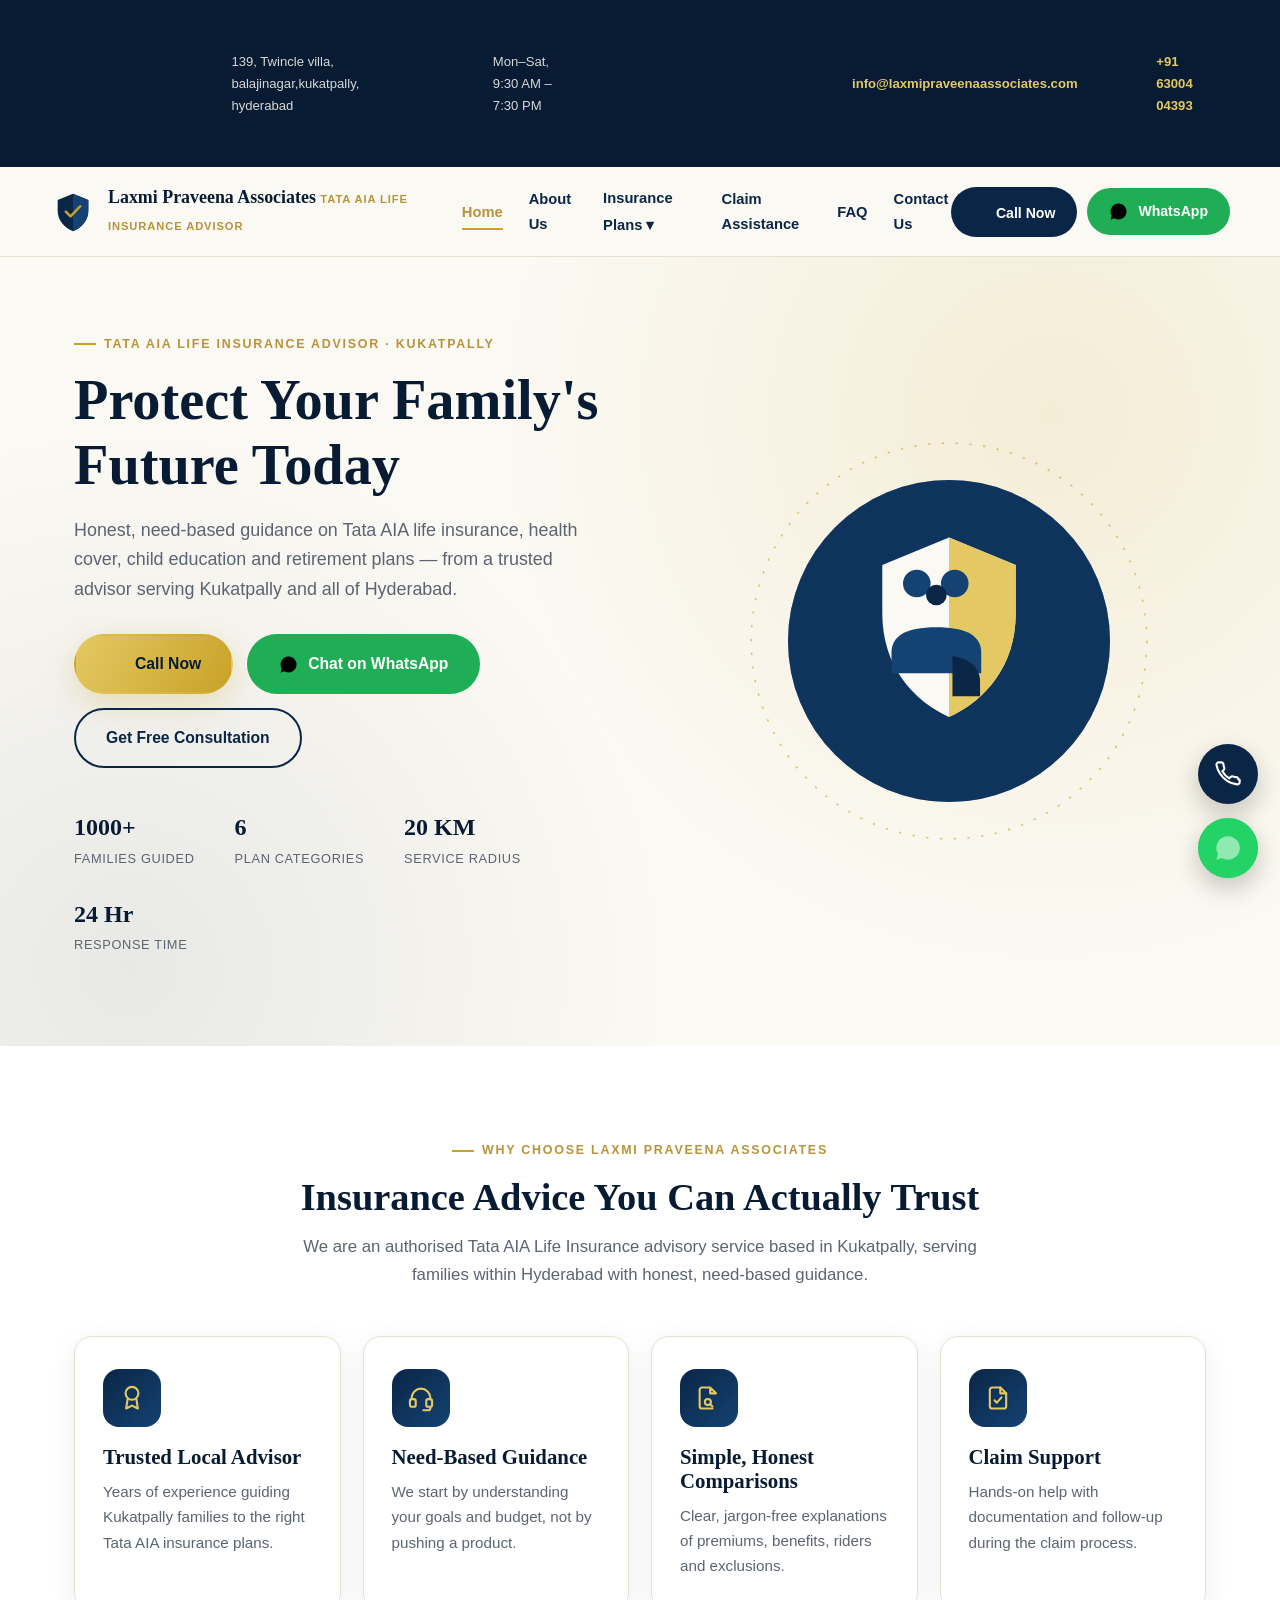
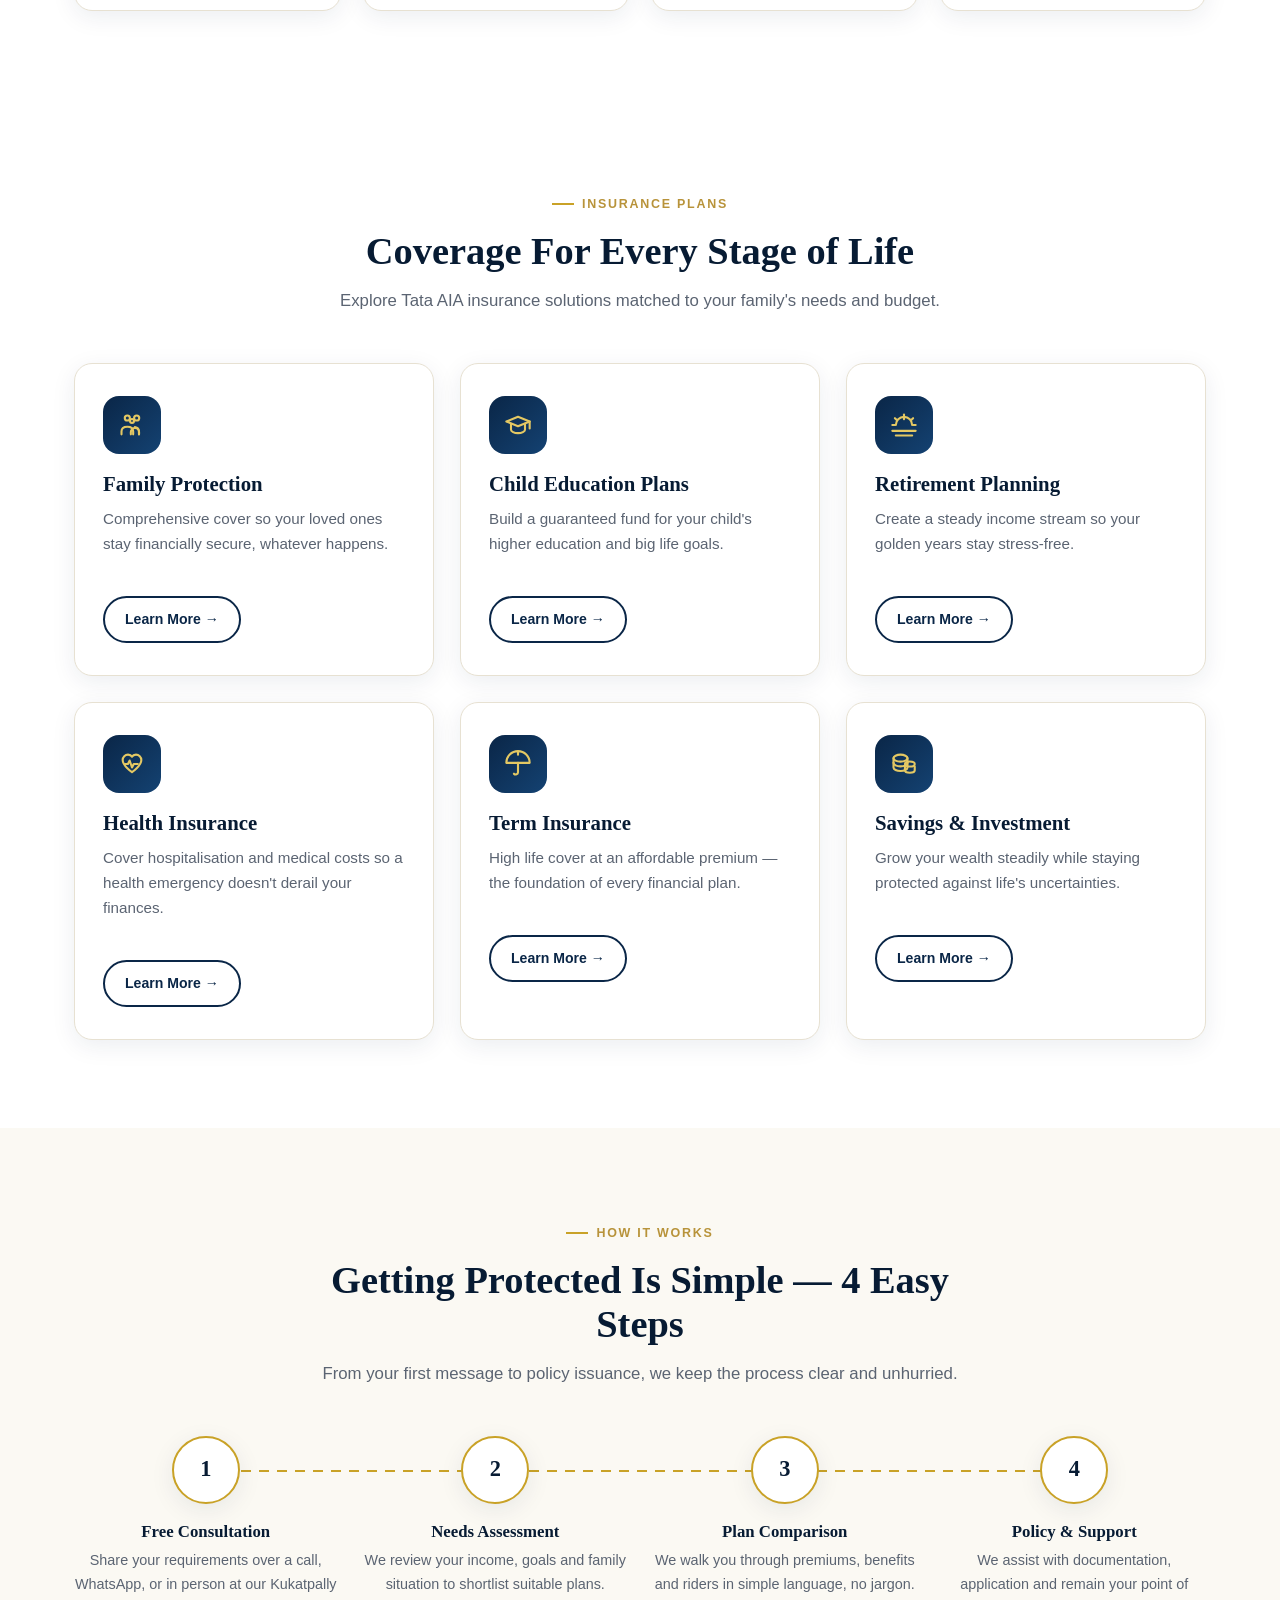
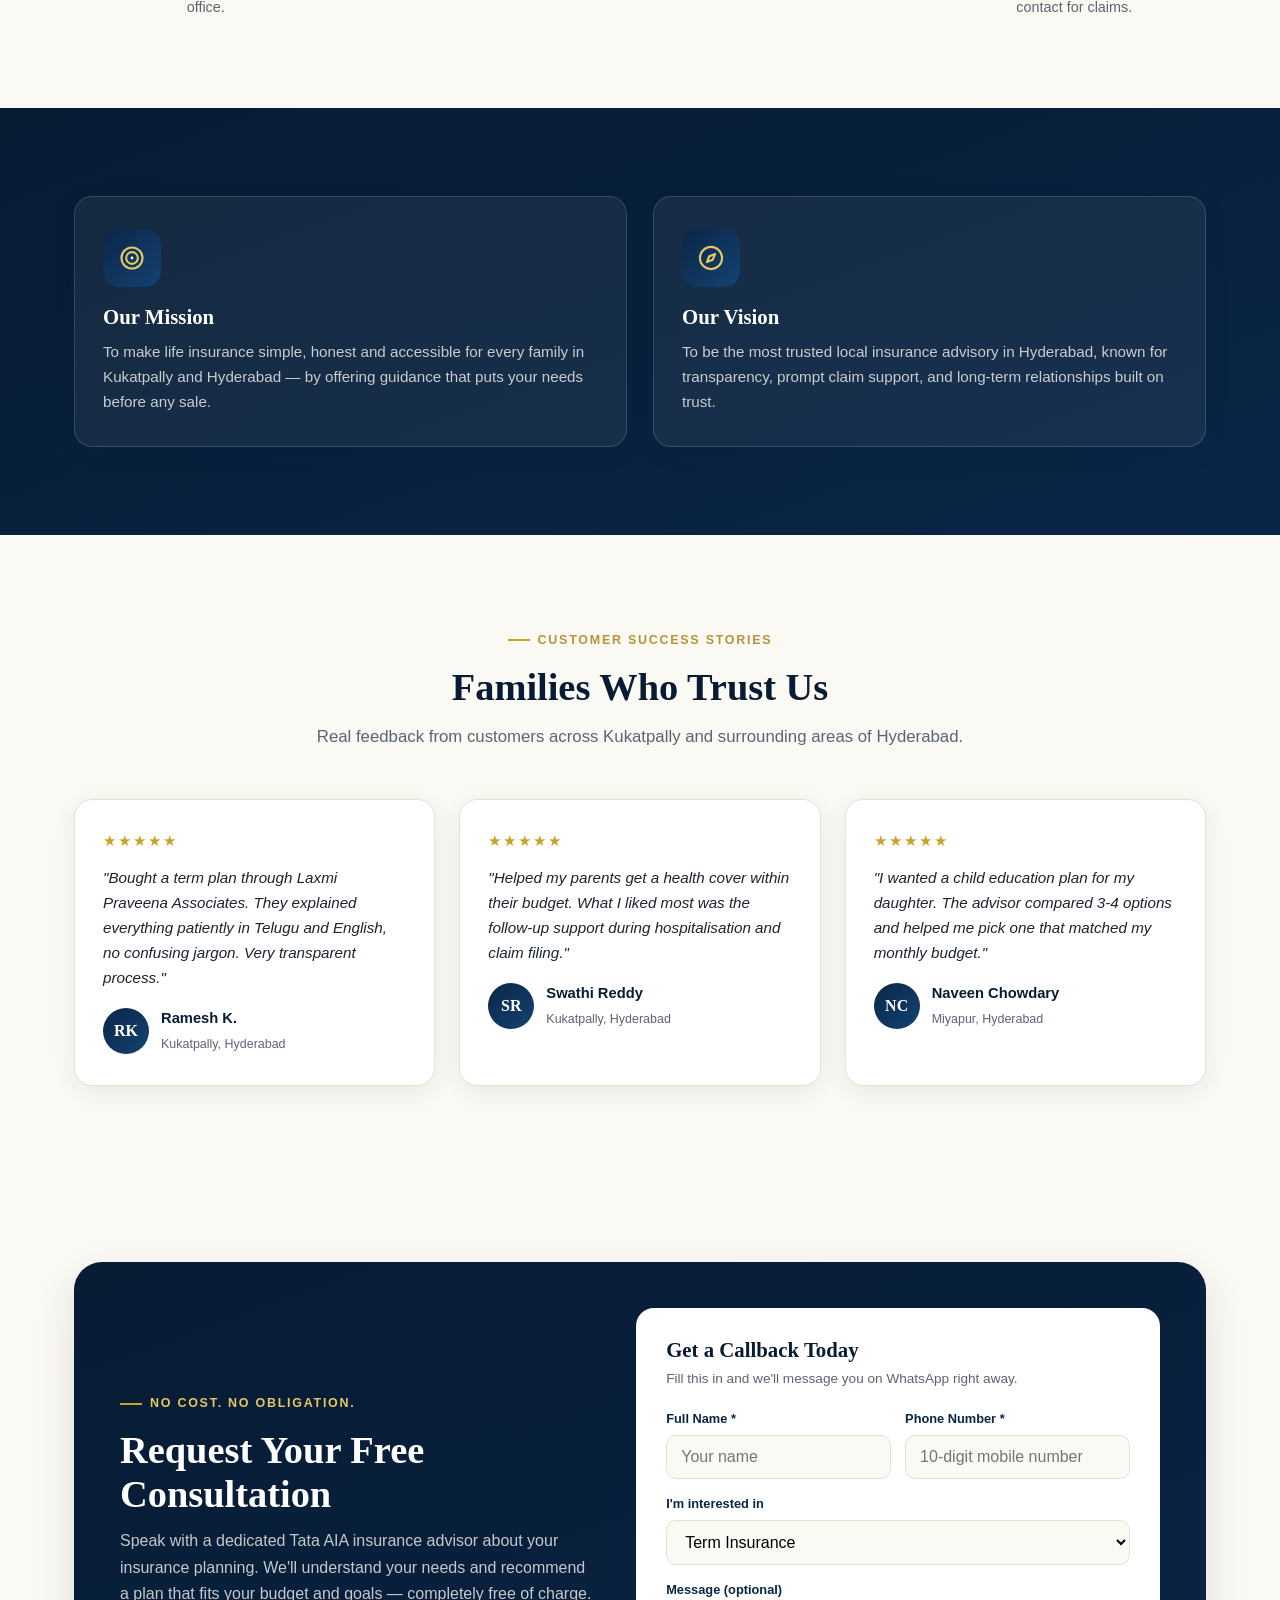
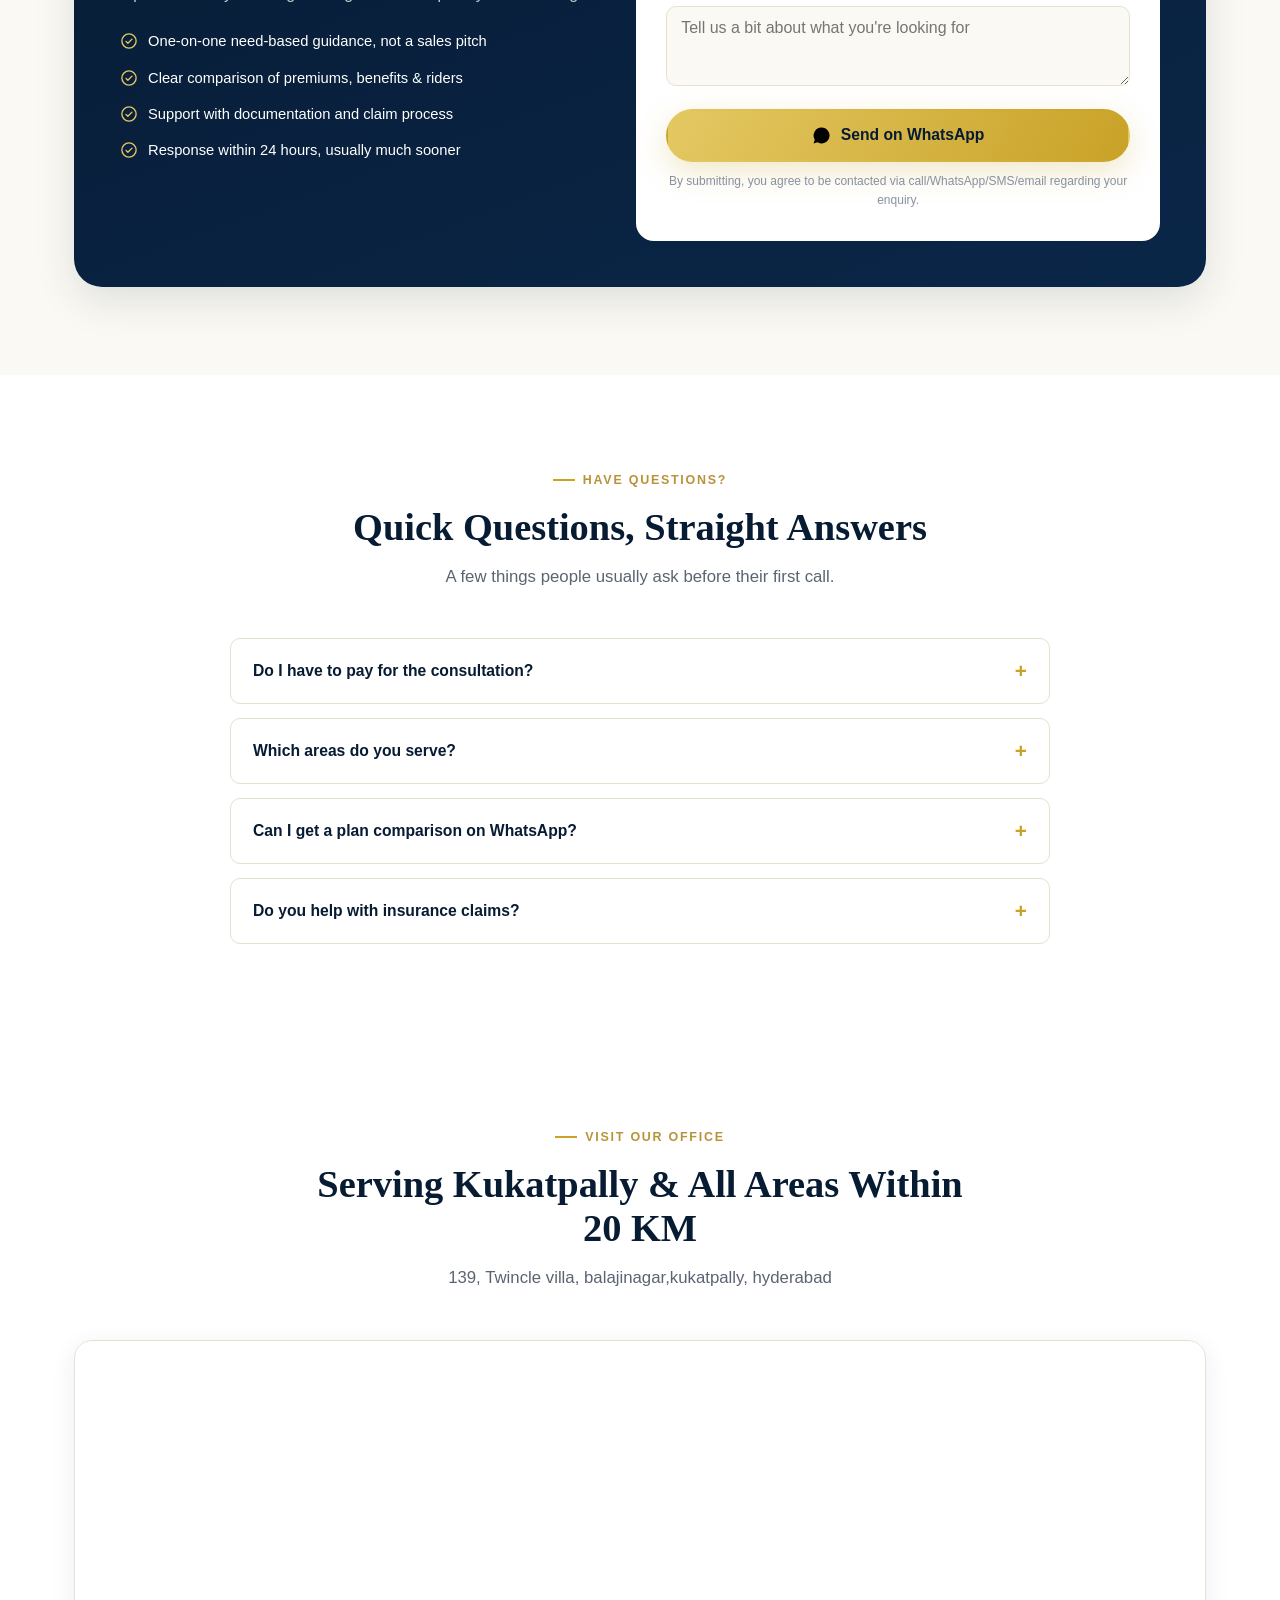
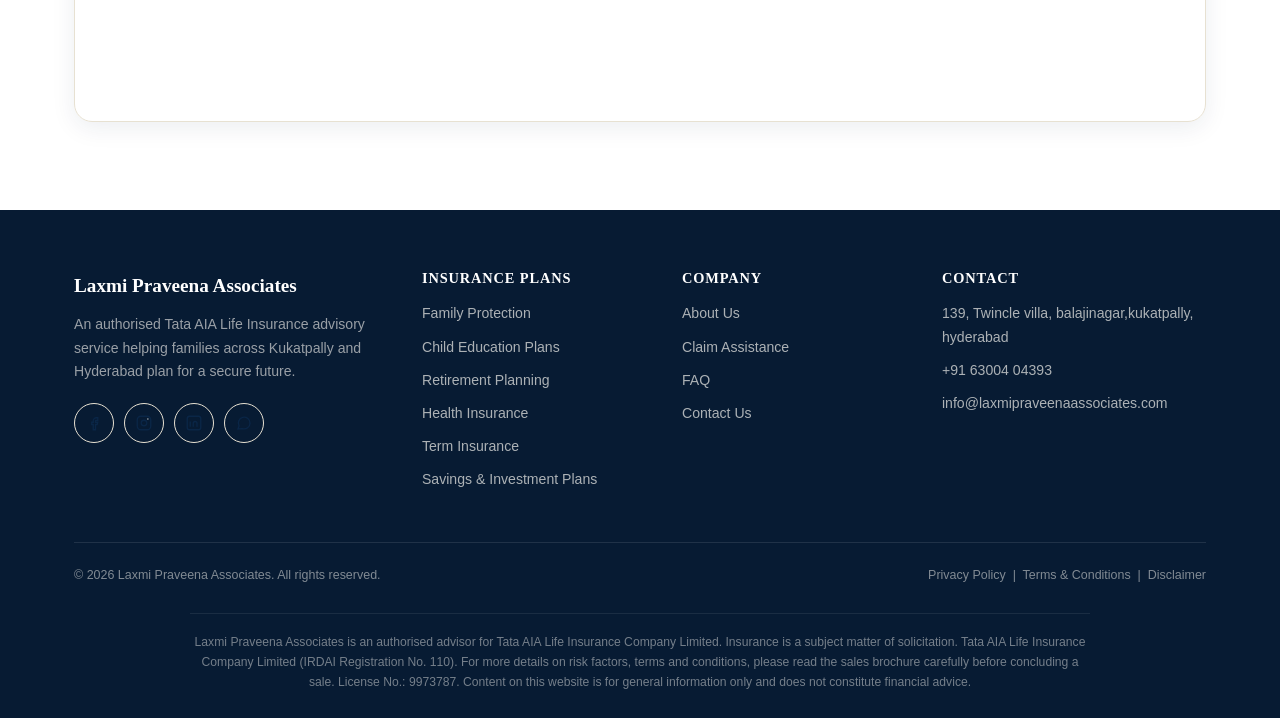
==== commit 6be713ce: "Add files via upload" ====
--- a/index.html
+++ b/index.html
@@ -81,7 +81,7 @@
       </div>
       <div class="topbar-links">
         <span><svg viewBox="0 0 24 24" fill="none" stroke-width="1.8" stroke-linecap="round" stroke-linejoin="round"><rect x="2" y="4" width="20" height="16" rx="2"/><path d="M2 6l10 7 10-7"/></svg> <a href="mailto:info@laxmipraveenaassociates.com">info@laxmipraveenaassociates.com</a></span>
-        <span><svg viewBox="0 0 24 24" fill="none" stroke-width="1.8" stroke-linecap="round" stroke-linejoin="round"><path d="M22 16.9v2a2 2 0 01-2.2 2 19.8 19.8 0 01-8.6-3.1 19.5 19.5 0 01-6-6A19.8 19.8 0 012.1 4.2 2 2 0 014.1 2h2a2 2 0 012 1.7c.1.9.3 1.8.6 2.7a2 2 0 01-.4 2.1L7.1 9.7a16 16 0 006 6l1.2-1.2a2 2 0 012.1-.4c.9.3 1.8.5 2.7.6a2 2 0 011.9 2.2z"/></svg> <a href="tel:+919000000000">+91 90000 00000</a></span>
+        <span><svg viewBox="0 0 24 24" fill="none" stroke-width="1.8" stroke-linecap="round" stroke-linejoin="round"><path d="M22 16.9v2a2 2 0 01-2.2 2 19.8 19.8 0 01-8.6-3.1 19.5 19.5 0 01-6-6A19.8 19.8 0 012.1 4.2 2 2 0 014.1 2h2a2 2 0 012 1.7c.1.9.3 1.8.6 2.7a2 2 0 01-.4 2.1L7.1 9.7a16 16 0 006 6l1.2-1.2a2 2 0 012.1-.4c.9.3 1.8.5 2.7.6a2 2 0 011.9 2.2z"/></svg> <a href="tel:+919000000000">+91 63004 04393</a></span>
       </div>
     </div>
   </div>
@@ -422,7 +422,7 @@
         <div class="footer-col">
           <h4>Contact</h4>
           <span>139, Twincle villa, balajinagar,kukatpally, hyderabad</span>
-          <a href="tel:+919000000000">+91 90000 00000</a>
+          <a href="tel:+919000000000">+91 63004 04393</a>
           <a href="mailto:info@laxmipraveenaassociates.com">info@laxmipraveenaassociates.com</a>
         </div>
       </div>
--- a/css/style.css
+++ b/css/style.css
@@ -0,0 +1,418 @@
+/* =========================================================
+   Laxmi Praveena Associates — Stylesheet
+   Theme: Navy / Gold / Ivory — "Continuous Protection" motif
+   ========================================================= */
+
+:root{
+  --navy: #0A2647;
+  --navy-deep: #071B33;
+  --navy-light: #144272;
+  --sky: #2E6F9E;
+  --gold: #C9A227;
+  --gold-light: #E4C863;
+  --gold-dim: #B8933A;
+  --ivory: #FBF9F3;
+  --ivory-2: #F3EFE3;
+  --white: #FFFFFF;
+  --ink: #1B2430;
+  --slate: #5B6472;
+  --slate-light: #8891A0;
+  --line: #E7E1D2;
+  --success: #1E7A4C;
+
+  --font-display: 'Fraunces', Georgia, 'Times New Roman', serif;
+  --font-body: 'Inter', -apple-system, BlinkMacSystemFont, 'Segoe UI', sans-serif;
+
+  --radius-sm: 10px;
+  --radius-md: 18px;
+  --radius-lg: 28px;
+
+  --shadow-soft: 0 6px 24px rgba(10, 38, 71, 0.08);
+  --shadow-med: 0 14px 40px rgba(10, 38, 71, 0.12);
+  --shadow-gold: 0 10px 30px rgba(201, 162, 39, 0.25);
+
+  --container: 1180px;
+}
+
+@media (prefers-reduced-motion: reduce){
+  *{ animation-duration: 0.001ms !important; animation-iteration-count: 1 !important; transition-duration: 0.001ms !important; scroll-behavior: auto !important; }
+}
+
+*,*::before,*::after{ box-sizing: border-box; margin:0; padding:0; }
+html{ scroll-behavior: smooth; }
+body{
+  font-family: var(--font-body);
+  color: var(--ink);
+  background: var(--ivory);
+  line-height: 1.65;
+  -webkit-font-smoothing: antialiased;
+  overflow-x: hidden;
+}
+img{ max-width:100%; display:block; }
+a{ color: inherit; text-decoration: none; }
+ul{ list-style: none; }
+button{ font-family: inherit; cursor:pointer; }
+input,textarea,select{ font-family: inherit; font-size: 1rem; }
+
+h1,h2,h3,h4{ font-family: var(--font-display); color: var(--navy-deep); line-height: 1.15; font-weight: 600; }
+h1{ font-size: clamp(2.3rem, 4.4vw, 3.6rem); font-weight: 600; }
+h2{ font-size: clamp(1.7rem, 3vw, 2.5rem); }
+h3{ font-size: 1.3rem; }
+p{ color: var(--slate); }
+
+:focus-visible{ outline: 3px solid var(--gold); outline-offset: 2px; }
+
+.container{ max-width: var(--container); margin: 0 auto; padding: 0 24px; }
+.section{ padding: 88px 0; }
+.section-tight{ padding: 56px 0; }
+.section-alt{ background: var(--white); }
+.section-navy{ background: linear-gradient(160deg, var(--navy-deep), var(--navy)); color: var(--ivory); }
+.section-navy h2, .section-navy h3{ color: var(--white); }
+.section-navy p{ color: rgba(251,249,243,0.78); }
+
+.eyebrow{
+  display:inline-flex; align-items:center; gap:8px;
+  font-size: 0.78rem; letter-spacing: 0.14em; text-transform: uppercase;
+  color: var(--gold-dim); font-weight: 700; margin-bottom: 14px;
+}
+.eyebrow::before{
+  content:""; width: 22px; height: 2px; background: var(--gold); display:inline-block;
+}
+.section-head{ max-width: 680px; margin-bottom: 48px; }
+.section-head.center{ margin-left:auto; margin-right:auto; text-align:center; }
+.section-head p{ margin-top: 14px; font-size: 1.05rem; }
+
+/* ---------- Buttons ---------- */
+.btn{
+  display:inline-flex; align-items:center; justify-content:center; gap:10px;
+  padding: 15px 30px; border-radius: 999px; font-weight: 600; font-size: 0.98rem;
+  border: 2px solid transparent; transition: transform .25s ease, box-shadow .25s ease, background .25s ease;
+  white-space: nowrap;
+}
+.btn svg{ width:19px; height:19px; flex-shrink:0; }
+.btn-gold{ background: linear-gradient(120deg, var(--gold-light), var(--gold)); color: var(--navy-deep); box-shadow: var(--shadow-gold); }
+.btn-gold:hover{ transform: translateY(-2px); box-shadow: 0 16px 34px rgba(201,162,39,0.35); }
+.btn-navy{ background: var(--navy); color: var(--white); }
+.btn-navy:hover{ transform: translateY(-2px); background: var(--navy-light); }
+.btn-outline{ border-color: rgba(255,255,255,0.4); color: var(--white); background: transparent; }
+.btn-outline:hover{ background: rgba(255,255,255,0.1); }
+.btn-outline-navy{ border-color: var(--navy); color: var(--navy); background: transparent; }
+.btn-outline-navy:hover{ background: var(--navy); color:#fff; }
+.btn-whatsapp{ background: #1FAE55; color:#fff; }
+.btn-whatsapp:hover{ transform: translateY(-2px); box-shadow: 0 14px 30px rgba(31,174,85,0.32); }
+.btn-block{ width:100%; }
+.btn-sm{ padding: 10px 20px; font-size: 0.88rem; }
+
+.cta-row{ display:flex; flex-wrap:wrap; gap:14px; margin-top: 30px; }
+
+/* ---------- Top info bar ---------- */
+.topbar{
+  background: var(--navy-deep); color: rgba(251,249,243,0.85);
+  font-size: 0.82rem; padding: 8px 0;
+}
+.topbar .container{ display:flex; justify-content:space-between; align-items:center; gap: 16px; flex-wrap: wrap; }
+.topbar a{ color: var(--gold-light); font-weight: 600; }
+.topbar-links{ display:flex; gap: 20px; }
+.topbar-links span{ display:inline-flex; align-items:center; gap:6px; }
+
+/* ---------- Header / Nav ---------- */
+header.site-header{
+  position: sticky; top:0; z-index: 900;
+  background: rgba(251,249,243,0.92);
+  backdrop-filter: blur(10px);
+  border-bottom: 1px solid var(--line);
+}
+.nav-wrap{ display:flex; align-items:center; justify-content:space-between; padding: 14px 0; }
+.brand{ display:flex; align-items:center; gap: 12px; }
+.brand-mark{ width: 46px; height:46px; flex-shrink:0; }
+.brand-text .name{ font-family: var(--font-display); font-weight:700; font-size: 1.12rem; color: var(--navy-deep); line-height:1.1; }
+.brand-text .tag{ font-size: 0.7rem; letter-spacing:0.08em; text-transform:uppercase; color: var(--gold-dim); font-weight:600; }
+
+nav.main-nav{ display:flex; align-items:center; gap: 26px; }
+nav.main-nav a{ font-size: 0.92rem; font-weight:600; color: var(--navy); position:relative; padding: 6px 0; }
+nav.main-nav a::after{
+  content:""; position:absolute; left:0; bottom:0; width:0; height:2px; background: var(--gold);
+  transition: width .25s ease;
+}
+nav.main-nav a:hover::after, nav.main-nav a.active::after{ width:100%; }
+nav.main-nav a.active{ color: var(--gold-dim); }
+
+.nav-actions{ display:flex; align-items:center; gap:10px; }
+.menu-toggle{ display:none; background:none; border:none; padding:8px; }
+.menu-toggle span{ display:block; width:24px; height:2px; background: var(--navy); margin:5px 0; transition: all .25s ease; }
+
+.has-dropdown{ position:relative; }
+.dropdown{
+  position:absolute; top: 100%; left:50%; transform: translateX(-50%) translateY(8px);
+  background:#fff; border-radius: var(--radius-sm); box-shadow: var(--shadow-med);
+  min-width: 240px; padding: 10px; opacity:0; visibility:hidden; transition: all .2s ease;
+  border: 1px solid var(--line);
+}
+.has-dropdown:hover .dropdown{ opacity:1; visibility:visible; transform: translateX(-50%) translateY(0); }
+.dropdown a{ display:block; padding: 9px 12px; border-radius: 8px; font-size:0.88rem; }
+.dropdown a:hover{ background: var(--ivory-2); }
+.dropdown a::after{ display:none; }
+
+/* ---------- Hero ---------- */
+.hero{ position:relative; overflow:hidden; padding: 70px 0 90px; background: var(--ivory); }
+.hero::before{
+  content:""; position:absolute; inset:0;
+  background: radial-gradient(circle at 82% 20%, rgba(201,162,39,0.14), transparent 45%),
+              radial-gradient(circle at 10% 90%, rgba(10,38,71,0.08), transparent 40%);
+  pointer-events:none;
+}
+.hero-grid{ display:grid; grid-template-columns: 1.05fr 0.95fr; gap: 50px; align-items:center; position:relative; }
+.hero-copy .eyebrow{ opacity:0; animation: fadeUp .7s ease forwards; }
+.hero-copy h1{ opacity:0; animation: fadeUp .7s ease .1s forwards; }
+.hero-copy p.lead{ opacity:0; animation: fadeUp .7s ease .22s forwards; font-size: 1.12rem; margin-top:18px; max-width: 540px; }
+.hero-copy .cta-row{ opacity:0; animation: fadeUp .7s ease .34s forwards; }
+.hero-art{ opacity:0; animation: fadeIn 1s ease .3s forwards; position:relative; }
+
+@keyframes fadeUp{ from{ opacity:0; transform: translateY(18px);} to{ opacity:1; transform:none; } }
+@keyframes fadeIn{ from{ opacity:0; } to{ opacity:1; } }
+
+.trust-strip{ display:flex; flex-wrap:wrap; gap: 26px 40px; margin-top: 40px; opacity:0; animation: fadeUp .7s ease .46s forwards; }
+.trust-item{ display:flex; flex-direction:column; }
+.trust-item b{ font-family: var(--font-display); font-size: 1.5rem; color: var(--navy-deep); }
+.trust-item span{ font-size: 0.8rem; color: var(--slate); text-transform:uppercase; letter-spacing:0.05em; }
+
+.shield-ring{ position:absolute; inset:0; display:flex; align-items:center; justify-content:center; }
+.shield-ring svg{ width:100%; max-width: 460px; height:auto; }
+.orbit{ animation: spin 40s linear infinite; transform-origin: center; }
+@keyframes spin{ to{ transform: rotate(360deg); } }
+
+/* ---------- Trust badges / why choose ---------- */
+.grid-3{ display:grid; grid-template-columns: repeat(3,1fr); gap: 26px; }
+.grid-2{ display:grid; grid-template-columns: repeat(2,1fr); gap: 26px; }
+.grid-4{ display:grid; grid-template-columns: repeat(4,1fr); gap: 22px; }
+
+.card{
+  background:#fff; border-radius: var(--radius-md); padding: 32px 28px;
+  box-shadow: var(--shadow-soft); border: 1px solid var(--line);
+  transition: transform .3s ease, box-shadow .3s ease;
+}
+.card:hover{ transform: translateY(-6px); box-shadow: var(--shadow-med); }
+.card .icon-wrap{
+  width: 58px; height:58px; border-radius: 16px; display:flex; align-items:center; justify-content:center;
+  background: linear-gradient(135deg, var(--navy), var(--navy-light)); margin-bottom: 18px;
+}
+.card .icon-wrap svg{ width:28px; height:28px; stroke: var(--gold-light); }
+.card h3{ margin-bottom: 10px; }
+.card p{ font-size: 0.95rem; }
+
+/* Process steps */
+.process-track{ display:grid; grid-template-columns: repeat(4,1fr); gap: 26px; position:relative; }
+.process-track::before{
+  content:""; position:absolute; top:34px; left: 10%; right:10%; height:2px;
+  background: repeating-linear-gradient(90deg, var(--gold) 0 10px, transparent 10px 18px);
+  z-index:0;
+}
+.step{ position:relative; z-index:1; text-align:center; }
+.step-num{
+  width: 68px; height:68px; border-radius:50%; background: var(--white); border: 2px solid var(--gold);
+  display:flex; align-items:center; justify-content:center; margin: 0 auto 18px;
+  font-family: var(--font-display); font-size: 1.4rem; color: var(--navy-deep); font-weight:700;
+  box-shadow: var(--shadow-soft);
+}
+.step h3{ font-size: 1.05rem; margin-bottom: 8px; }
+.step p{ font-size: 0.9rem; }
+
+/* Plans grid */
+.plan-card{
+  background:#fff; border-radius: var(--radius-md); border:1px solid var(--line); box-shadow: var(--shadow-soft);
+  padding: 30px 26px; display:flex; flex-direction:column; gap:14px; transition: transform .3s ease, box-shadow .3s ease;
+  position: relative;
+}
+.plan-card:hover{ transform: translateY(-6px); box-shadow: var(--shadow-med); }
+.plan-card .tag-pill{
+  position:absolute; top:-12px; right: 22px; background: var(--gold); color:var(--navy-deep);
+  padding: 5px 14px; border-radius:999px; font-size:0.72rem; font-weight:700; letter-spacing:0.04em; text-transform:uppercase;
+}
+.plan-card ul{ display:flex; flex-direction:column; gap:9px; margin: 6px 0 10px; }
+.plan-card li{ display:flex; gap:10px; font-size:0.92rem; color: var(--slate); align-items:flex-start; }
+.plan-card li svg{ width:17px; height:17px; flex-shrink:0; margin-top:3px; stroke: var(--success); }
+
+/* Testimonials */
+.testi-track{ display:grid; grid-template-columns: repeat(3,1fr); gap: 24px; }
+.testi-card{
+  background:#fff; border-radius: var(--radius-md); padding: 28px; border:1px solid var(--line); box-shadow: var(--shadow-soft);
+}
+.stars{ color: var(--gold); letter-spacing:2px; margin-bottom:12px; font-size:0.95rem; }
+.testi-card p.quote{ font-size:0.95rem; color: var(--ink); font-style:italic; margin-bottom:16px; }
+.testi-person{ display:flex; align-items:center; gap:12px; }
+.avatar-badge{
+  width:46px; height:46px; border-radius:50%; background: linear-gradient(135deg,var(--navy),var(--navy-light));
+  display:flex; align-items:center; justify-content:center; color:#fff; font-weight:700; font-family:var(--font-display);
+}
+.testi-person b{ display:block; font-size:0.92rem; color: var(--navy-deep); }
+.testi-person span{ font-size:0.78rem; color: var(--slate); }
+
+/* Form */
+.consult-panel{
+  background: linear-gradient(160deg, var(--navy-deep), var(--navy)); border-radius: var(--radius-lg);
+  padding: 46px; display:grid; grid-template-columns: 1fr 1.1fr; gap: 40px; align-items:center; color:#fff;
+  box-shadow: var(--shadow-med);
+}
+.consult-copy .eyebrow{ color: var(--gold-light); }
+.consult-copy h2{ color:#fff; }
+.consult-copy p{ color: rgba(251,249,243,0.78); margin-top:12px; }
+.consult-points{ margin-top:22px; display:flex; flex-direction:column; gap:12px; }
+.consult-points li{ display:flex; gap:10px; font-size:0.92rem; align-items:flex-start; }
+.consult-points svg{ width:18px; height:18px; stroke: var(--gold-light); flex-shrink:0; margin-top:3px; }
+
+.lead-form{ background:#fff; border-radius: var(--radius-md); padding: 30px; color: var(--ink); }
+.lead-form h3{ margin-bottom: 6px; }
+.lead-form p.form-sub{ font-size:0.85rem; margin-bottom:18px; }
+.form-row{ display:grid; grid-template-columns: 1fr 1fr; gap:14px; }
+.form-group{ margin-bottom: 14px; }
+.form-group label{ display:block; font-size:0.8rem; font-weight:600; color: var(--navy); margin-bottom:6px; }
+.form-group input, .form-group select, .form-group textarea{
+  width:100%; padding: 12px 14px; border-radius: 10px; border: 1.5px solid var(--line); background: var(--ivory);
+  transition: border-color .2s ease;
+}
+.form-group input:focus, .form-group select:focus, .form-group textarea:focus{ border-color: var(--gold); outline:none; }
+.form-note{ font-size:0.75rem; color: var(--slate-light); margin-top:10px; text-align:center; }
+.form-success{ display:none; background:#e9f7ef; border:1px solid #b7e4c7; color:var(--success); padding:14px; border-radius:10px; font-size:0.88rem; margin-bottom:14px; }
+
+/* FAQ Accordion */
+.faq-list{ display:flex; flex-direction:column; gap: 14px; }
+.faq-item{ background:#fff; border:1px solid var(--line); border-radius: var(--radius-sm); overflow:hidden; }
+.faq-q{
+  width:100%; text-align:left; padding: 20px 22px; background:none; border:none;
+  display:flex; justify-content:space-between; align-items:center; font-weight:600; color: var(--navy-deep); font-size:0.98rem;
+}
+.faq-q .plus{ font-size:1.3rem; color: var(--gold); transition: transform .25s ease; flex-shrink:0; margin-left: 14px; }
+.faq-item.open .faq-q .plus{ transform: rotate(45deg); }
+.faq-a{ max-height:0; overflow:hidden; transition: max-height .3s ease; padding: 0 22px; }
+.faq-a p{ padding-bottom: 20px; font-size:0.92rem; }
+.faq-item.open .faq-a{ max-height: 400px; }
+
+/* Map + contact */
+.map-frame{ border-radius: var(--radius-md); overflow:hidden; box-shadow: var(--shadow-soft); border:1px solid var(--line); }
+.map-frame iframe{ width:100%; height: 380px; border:0; display:block; }
+.contact-grid{ display:grid; grid-template-columns: 1fr 1fr; gap: 40px; align-items:start; }
+.info-list{ display:flex; flex-direction:column; gap:18px; margin-top: 22px; }
+.info-item{ display:flex; gap:14px; align-items:flex-start; }
+.info-item .icon-wrap{ width:46px; height:46px; border-radius:12px; background: var(--navy); display:flex; align-items:center; justify-content:center; flex-shrink:0; }
+.info-item .icon-wrap svg{ width:22px; height:22px; stroke: var(--gold-light); }
+.info-item b{ display:block; color: var(--navy-deep); font-size:0.95rem; }
+.info-item span, .info-item a{ font-size:0.9rem; color: var(--slate); }
+
+/* Socials */
+.social-row{ display:flex; gap:10px; margin-top: 20px; }
+.social-row a{
+  width:40px; height:40px; border-radius:50%; border:1.5px solid var(--line); display:flex; align-items:center; justify-content:center;
+  transition: all .2s ease;
+}
+.social-row a:hover{ background: var(--navy); border-color: var(--navy); }
+.social-row a:hover svg{ stroke:#fff; }
+.social-row svg{ width:18px; height:18px; stroke: var(--navy); }
+
+/* Footer */
+footer.site-footer{ background: var(--navy-deep); color: rgba(251,249,243,0.72); padding: 60px 0 0; }
+.footer-grid{ display:grid; grid-template-columns: 1.4fr 1fr 1fr 1.2fr; gap: 40px; padding-bottom: 40px; border-bottom: 1px solid rgba(255,255,255,0.1); }
+.footer-brand .name{ font-family: var(--font-display); color:#fff; font-size:1.2rem; font-weight:700; }
+.footer-brand p{ margin-top:12px; font-size:0.88rem; color: rgba(251,249,243,0.6); }
+.footer-col h4{ color:#fff; font-size:0.9rem; text-transform:uppercase; letter-spacing:0.06em; margin-bottom:16px; }
+.footer-col a, .footer-col span{ display:block; font-size:0.88rem; margin-bottom:10px; color: rgba(251,249,243,0.68); }
+.footer-col a:hover{ color: var(--gold-light); }
+.footer-bottom{ display:flex; justify-content:space-between; flex-wrap:wrap; gap:10px; padding: 22px 0; font-size:0.78rem; color: rgba(251,249,243,0.5); }
+.footer-bottom a{ color: rgba(251,249,243,0.5); }
+.footer-bottom a:hover{ color: var(--gold-light); }
+.irdai-note{ font-size:0.76rem; color: rgba(251,249,243,0.45); max-width:900px; margin: 0 auto; text-align:center; padding: 18px 0 26px; border-top:1px solid rgba(255,255,255,0.08); margin-top: 6px; }
+
+/* Floating actions */
+.floating-actions{ position:fixed; right: 22px; bottom: 22px; z-index: 950; display:flex; flex-direction:column; gap:14px; align-items:flex-end; }
+.fab{
+  width:60px; height:60px; border-radius:50%; display:flex; align-items:center; justify-content:center;
+  box-shadow: 0 10px 26px rgba(0,0,0,0.22); transition: transform .25s ease;
+}
+.fab:hover{ transform: scale(1.08); }
+.fab svg{ width:28px; height:28px; }
+.fab-whatsapp{ background:#25D366; }
+.fab-whatsapp svg{ fill:#fff; stroke:none; }
+.fab-call{ background: var(--navy); }
+.fab-call svg{ stroke:#fff; fill:none; }
+.fab-pulse::before{
+  content:""; position:absolute; inset:0; border-radius:50%; background: rgba(37,211,102,0.5);
+  animation: pulse 2s ease-out infinite;
+}
+.fab{ position:relative; }
+@keyframes pulse{ 0%{ transform:scale(1); opacity:0.6;} 100%{ transform:scale(1.9); opacity:0; } }
+
+/* Breadcrumb / page hero (inner pages) */
+.page-hero{ background: linear-gradient(160deg, var(--navy-deep), var(--navy)); padding: 64px 0 60px; color:#fff; position:relative; overflow:hidden; }
+.page-hero::after{
+  content:""; position:absolute; right:-60px; top:-60px; width:280px; height:280px; border-radius:50%;
+  border: 40px solid rgba(201,162,39,0.12);
+}
+.page-hero .eyebrow{ color: var(--gold-light); }
+.page-hero h1{ color:#fff; }
+.page-hero p{ color: rgba(251,249,243,0.78); max-width:640px; margin-top:14px; }
+.breadcrumb{ font-size:0.82rem; color: rgba(251,249,243,0.6); margin-bottom:16px; }
+.breadcrumb a{ color: var(--gold-light); }
+
+/* Reveal on scroll */
+.reveal{ opacity:0; transform: translateY(24px); transition: opacity .7s ease, transform .7s ease; }
+.reveal.in{ opacity:1; transform:none; }
+
+/* Utility */
+.text-center{ text-align:center; }
+.mt-40{ margin-top:40px; }
+.two-col{ display:grid; grid-template-columns: 1fr 1fr; gap: 46px; align-items:center; }
+.badge-row{ display:flex; flex-wrap:wrap; gap:12px; margin-top:20px; }
+.badge-pill{ display:inline-flex; align-items:center; gap:8px; background:#fff; border:1px solid var(--line); border-radius:999px; padding:8px 16px; font-size:0.82rem; font-weight:600; color: var(--navy); box-shadow: var(--shadow-soft); }
+.badge-pill svg{ width:16px; height:16px; stroke: var(--gold-dim); }
+
+.content-block{ max-width: 820px; margin: 0 auto; }
+.content-block h2{ margin-top: 36px; margin-bottom: 14px; }
+.content-block h2:first-child{ margin-top:0; }
+.content-block p{ margin-bottom: 14px; }
+.content-block ul{ margin: 0 0 18px 0; display:flex; flex-direction:column; gap:10px; }
+.content-block li{ display:flex; gap:10px; color:var(--slate); font-size:0.95rem; }
+.content-block li svg{ width:16px; height:16px; margin-top:4px; flex-shrink:0; stroke: var(--success); }
+
+/* ---------- Responsive ---------- */
+@media (max-width: 1024px){
+  .grid-4{ grid-template-columns: repeat(2,1fr); }
+  .grid-3{ grid-template-columns: repeat(2,1fr); }
+  .testi-track{ grid-template-columns: repeat(2,1fr); }
+  .process-track{ grid-template-columns: repeat(2,1fr); gap: 36px; }
+  .process-track::before{ display:none; }
+  .consult-panel{ grid-template-columns: 1fr; }
+  .contact-grid{ grid-template-columns: 1fr; }
+}
+
+@media (max-width: 860px){
+  .hero-grid{ grid-template-columns: 1fr; }
+  .hero-art{ order:-1; max-width: 320px; margin: 0 auto; }
+  .topbar .topbar-links{ display:none; }
+  nav.main-nav{
+    position:fixed; top:0; right:-100%; height:100vh; width: min(320px, 82vw);
+    background:#fff; flex-direction:column; align-items:flex-start; padding: 90px 30px 30px;
+    box-shadow: -14px 0 40px rgba(0,0,0,0.15); transition: right .3s ease; gap: 6px;
+  }
+  nav.main-nav.open{ right:0; }
+  nav.main-nav a{ width:100%; padding: 12px 0; border-bottom: 1px solid var(--line); }
+  .has-dropdown .dropdown{ position:static; opacity:1; visibility:visible; box-shadow:none; border:none; transform:none; display:none; padding-left:12px; }
+  .has-dropdown.open .dropdown{ display:block; }
+  .menu-toggle{ display:block; }
+  .nav-actions .btn-text{ display:none; }
+}
+
+@media (max-width: 720px){
+  .grid-4, .grid-3, .grid-2{ grid-template-columns: 1fr; }
+  .testi-track{ grid-template-columns: 1fr; }
+  .process-track{ grid-template-columns: 1fr; }
+  .two-col{ grid-template-columns: 1fr; }
+  .consult-panel{ padding: 28px 20px; }
+  .form-row{ grid-template-columns: 1fr; }
+  .footer-grid{ grid-template-columns: 1fr 1fr; }
+  .section{ padding: 60px 0; }
+}
+
+@media (max-width: 480px){
+  .footer-grid{ grid-template-columns: 1fr; }
+  .fab{ width:52px; height:52px; }
+  .fab svg{ width:24px; height:24px; }
+}
